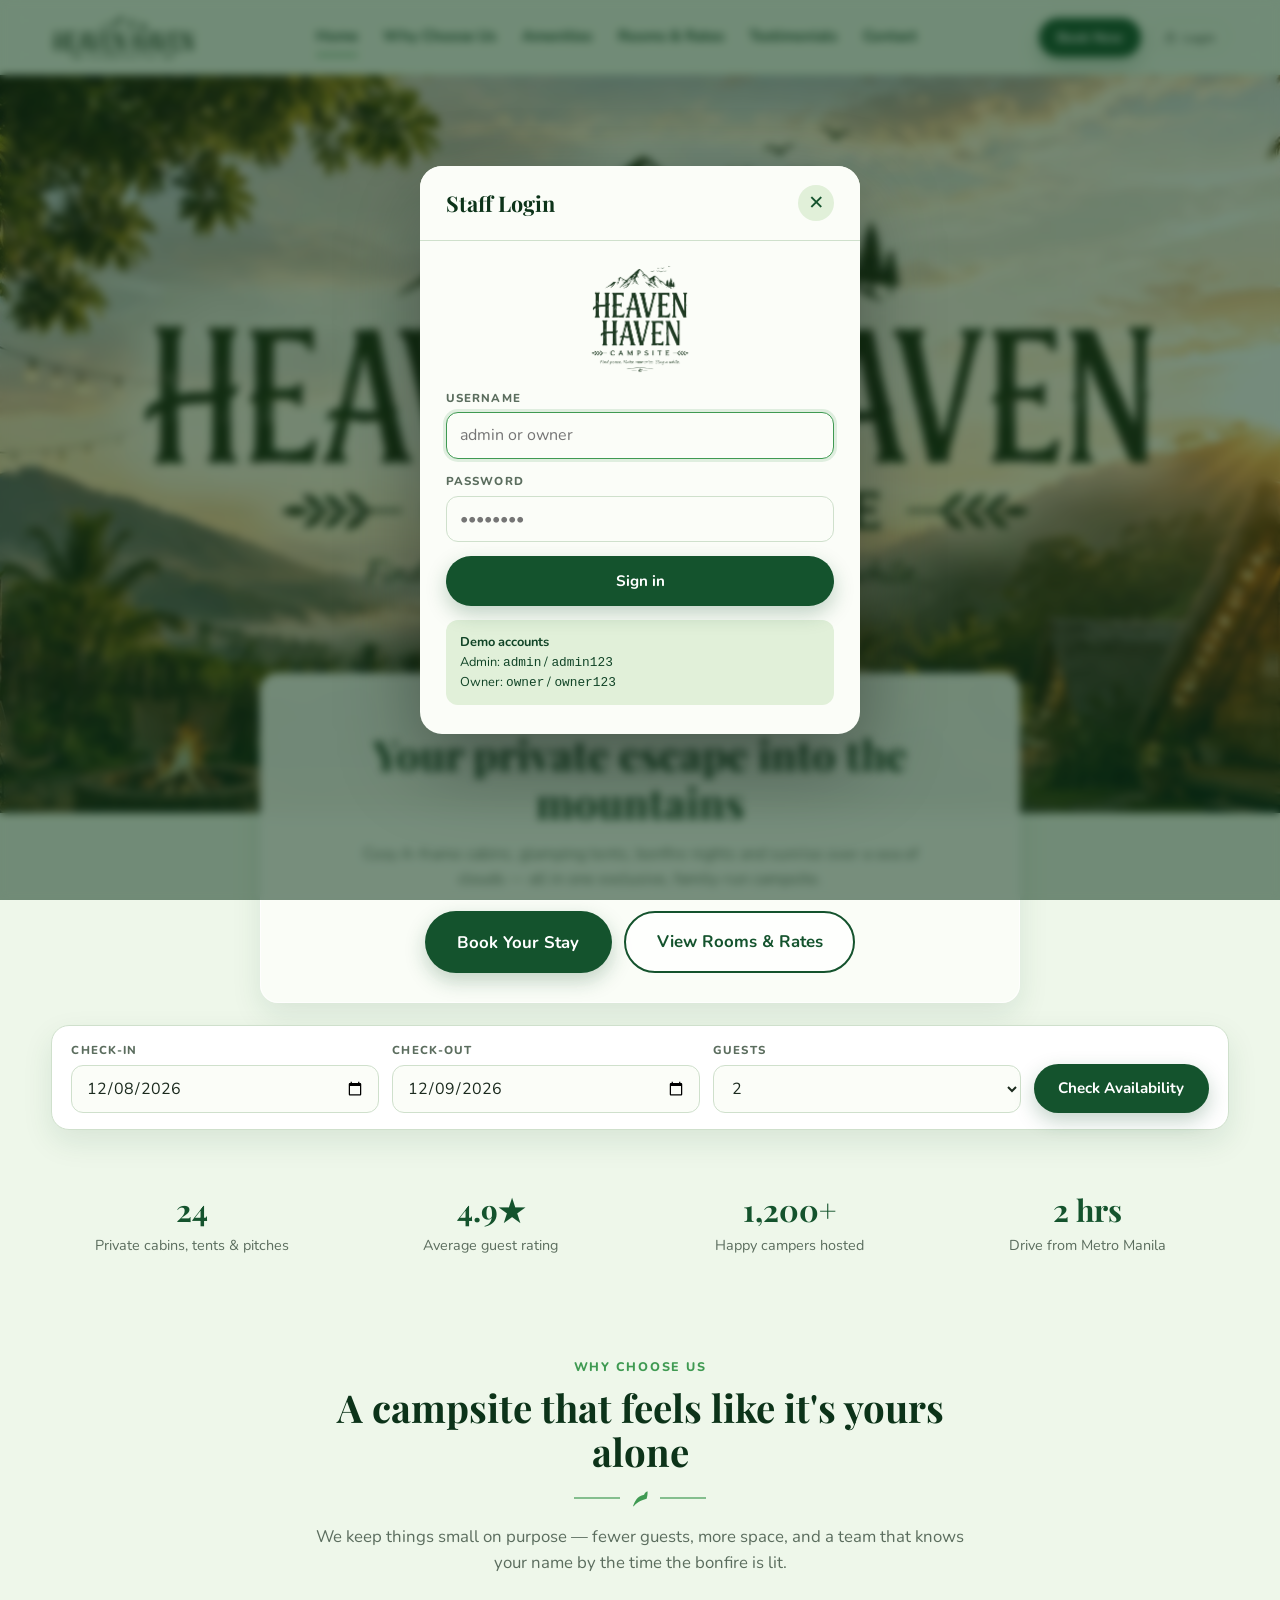
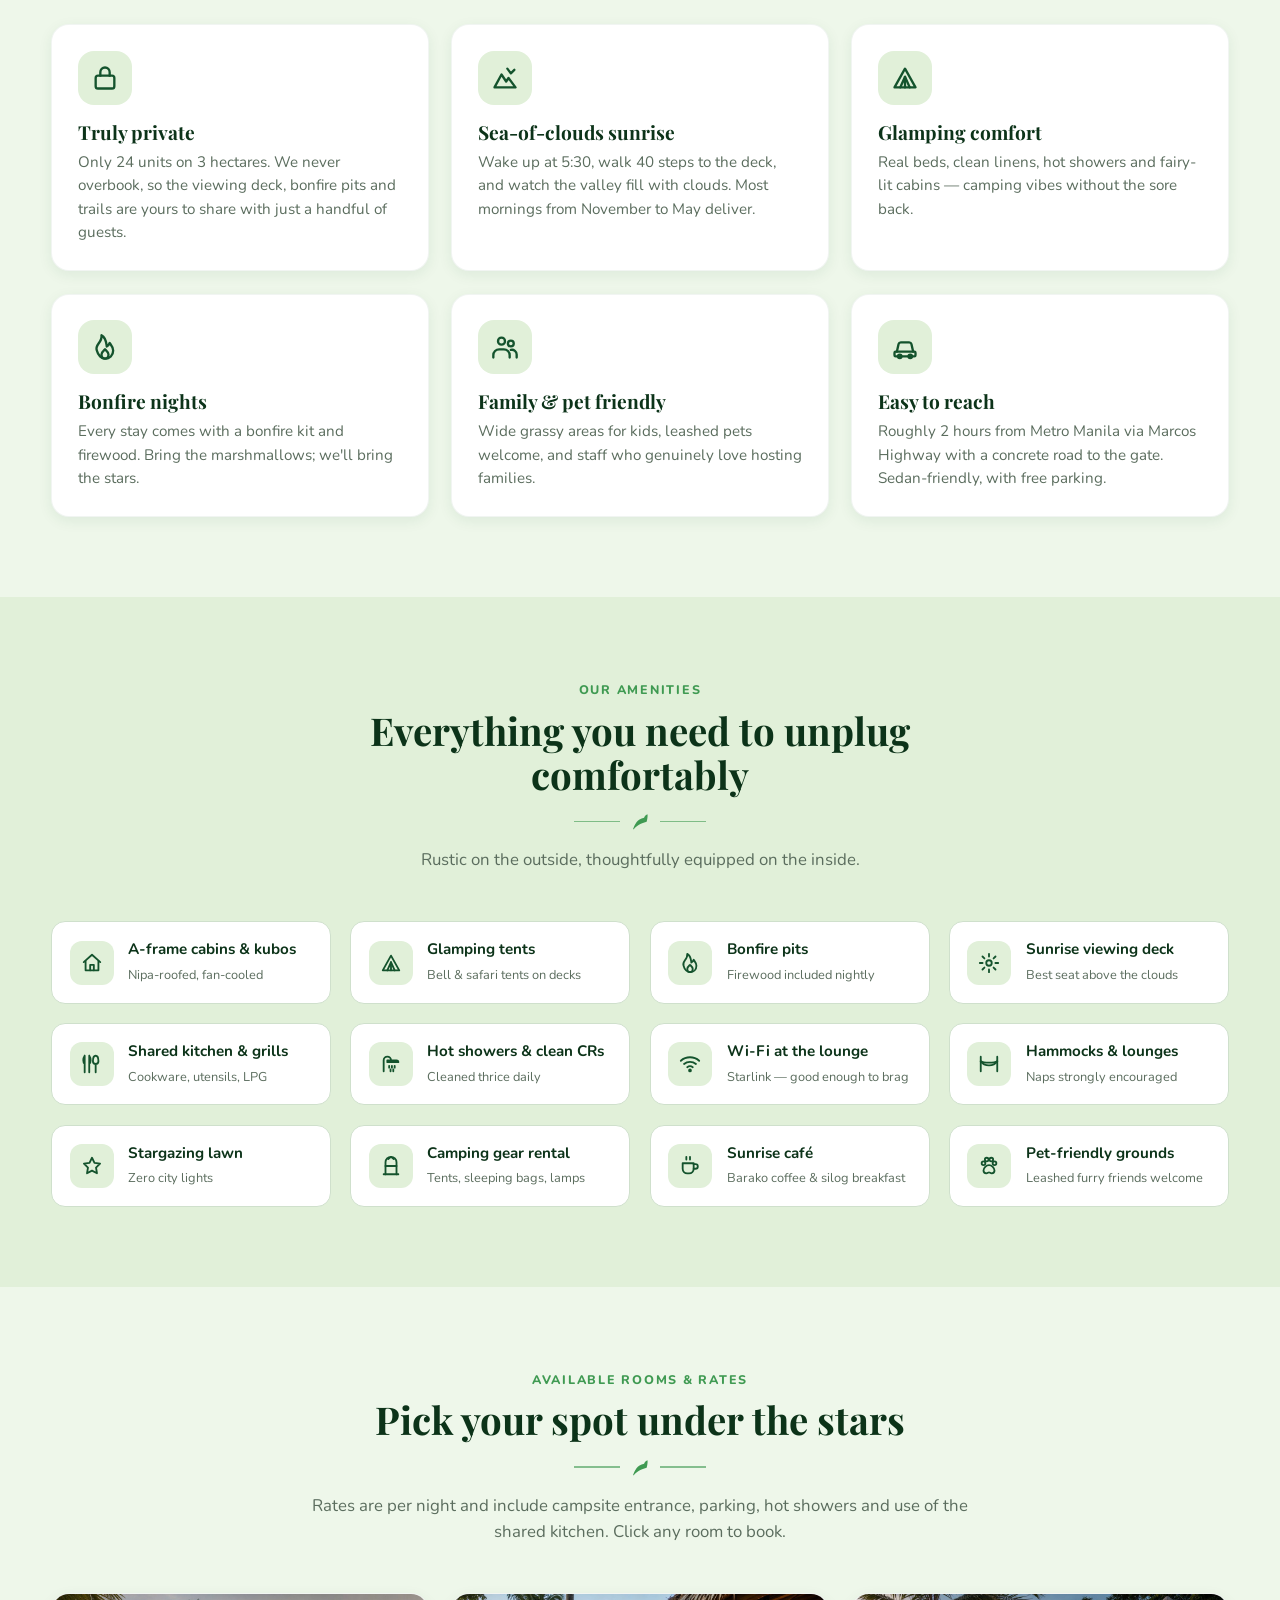
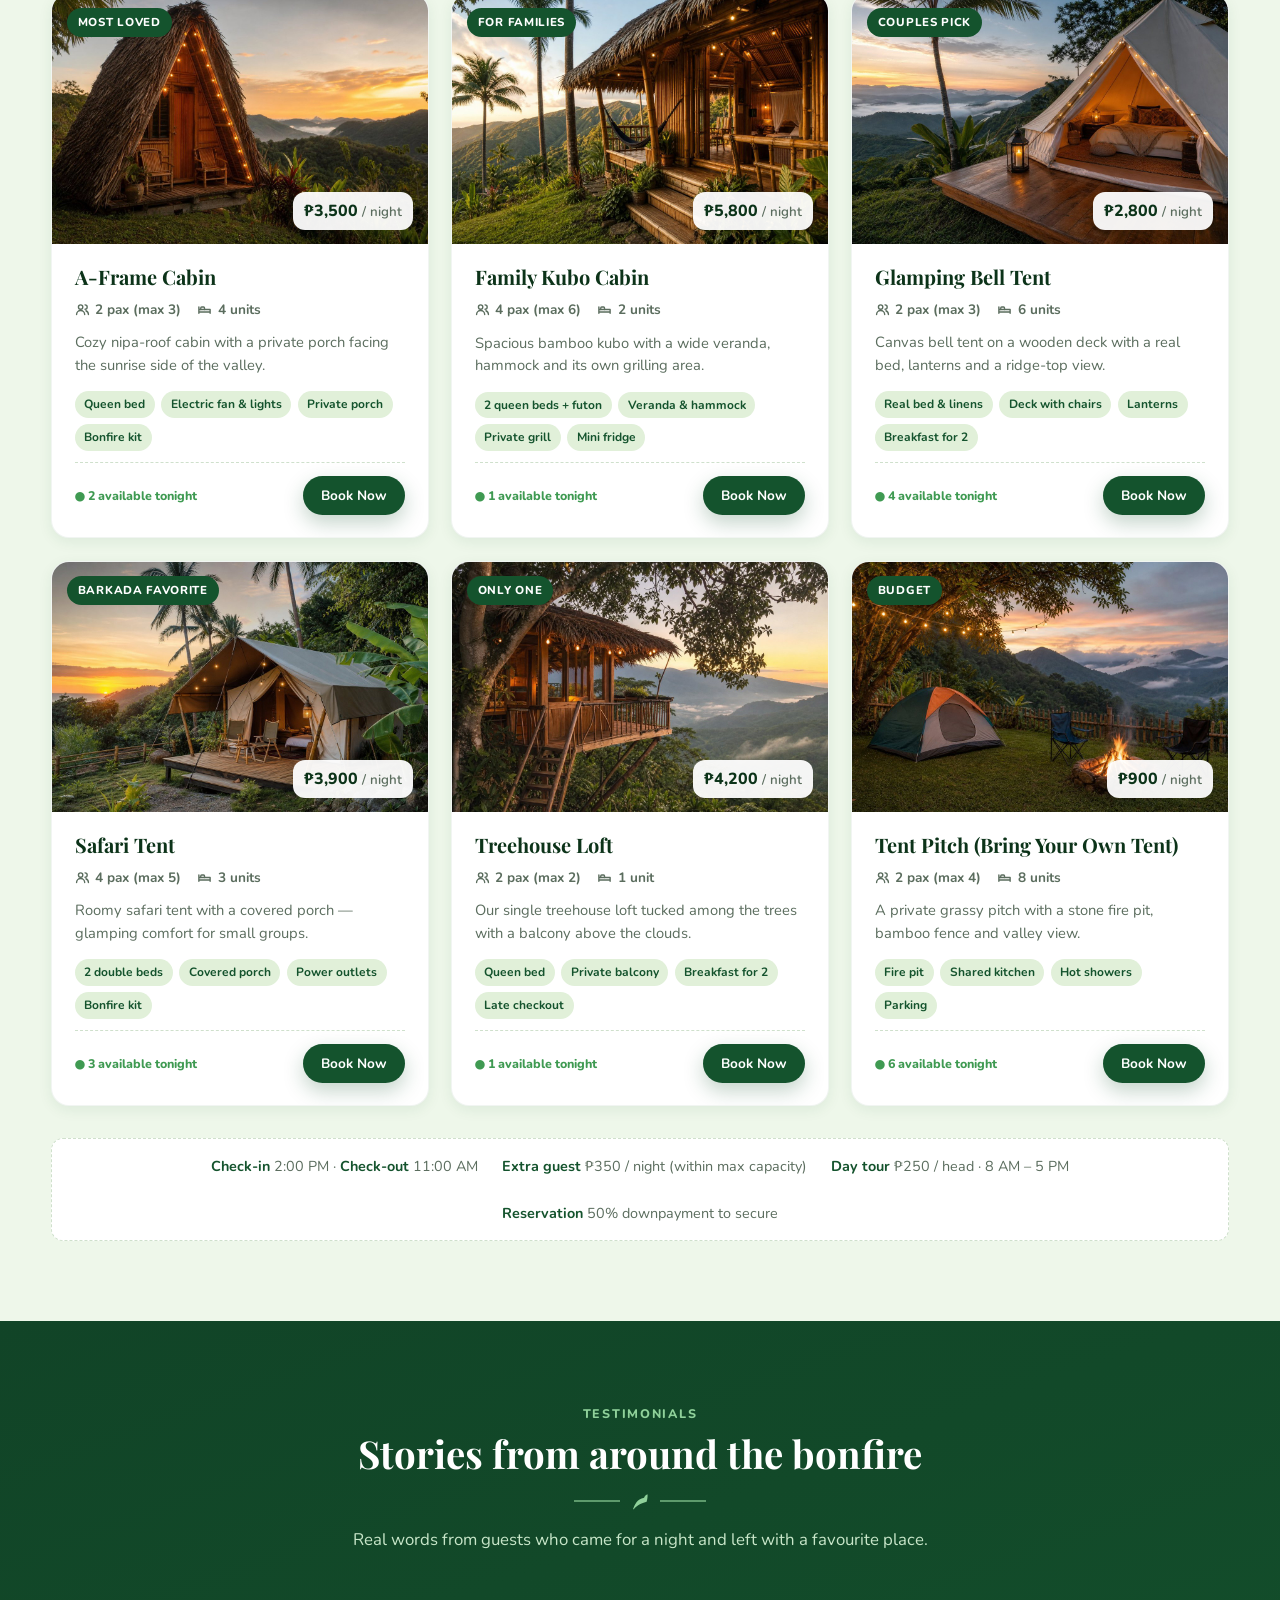
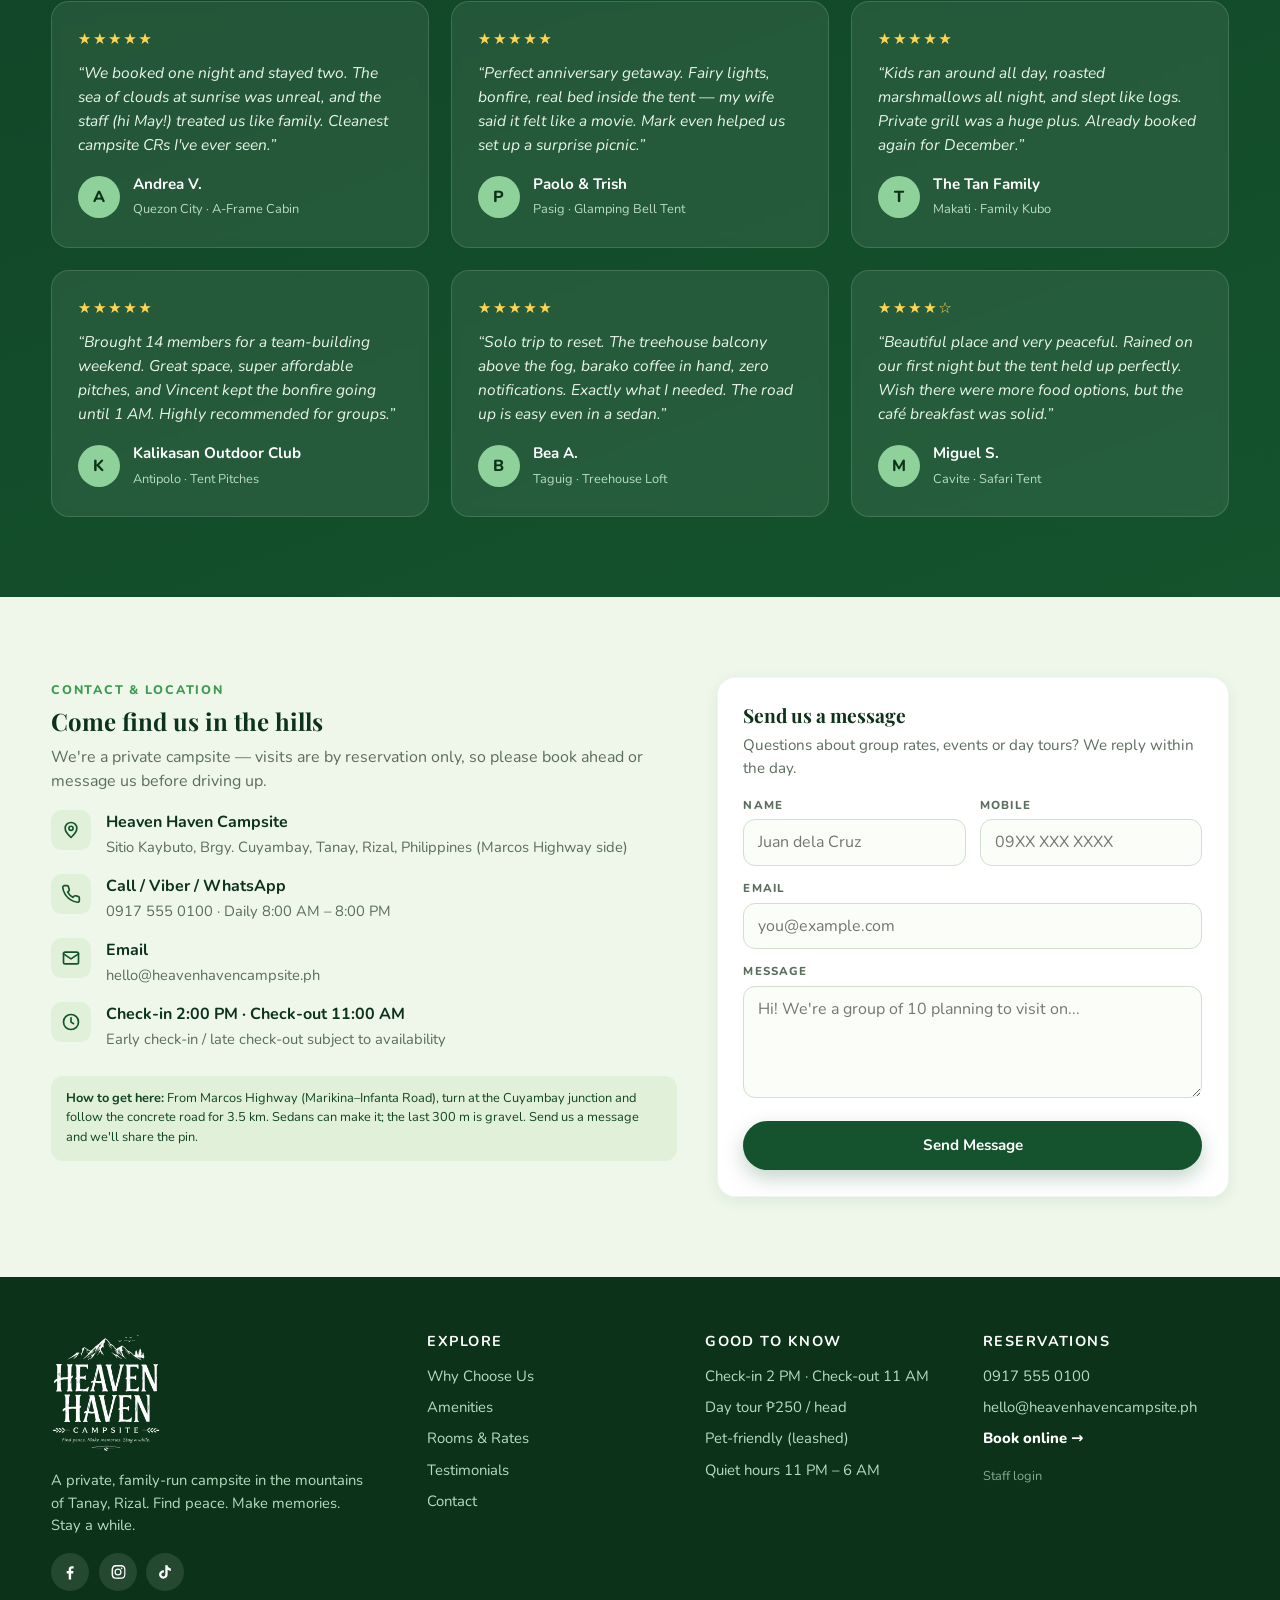
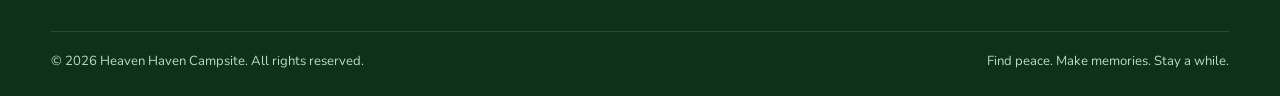
==== dashboard.html @ dc8ef185 "Heaven Haven Campsite website: public site, booking flow with GCash receipt upload, admin/owner dash" ====
<!DOCTYPE html>
<html lang="en">
<head>
  <meta charset="UTF-8">
  <meta name="viewport" content="width=device-width, initial-scale=1.0">
  <title>Dashboard — Heaven Haven Campsite</title>
  <meta name="robots" content="noindex">
  <link rel="icon" type="image/png" href="assets/favicon.png">
  <link rel="preconnect" href="https://fonts.googleapis.com">
  <link href="https://fonts.googleapis.com/css2?family=Playfair+Display:wght@600;700&family=Nunito:wght@400;600;700;800&display=swap" rel="stylesheet">
  <link rel="stylesheet" href="css/styles.css?v=20260923d">
  <link rel="stylesheet" href="css/dashboard.css?v=20260923d">
</head>
<body>
  <div class="dash">
    <aside class="side" id="side">
      <div class="side-brand"><a href="index.html"><img src="assets/logo-nav-white.png" alt="Heaven Haven Campsite"></a></div>
      <nav class="side-nav" id="sideNav"></nav>
      <div class="side-user">
        <div class="avatar" id="userAvatar">A</div>
        <div><b id="userName">Admin</b><small id="userRole">admin</small></div>
        <button id="logoutBtn" title="Log out" aria-label="Log out"><svg viewBox="0 0 24 24" fill="none" stroke="currentColor" stroke-width="2.2" stroke-linecap="round" stroke-linejoin="round"><path d="M10 4H6a2 2 0 0 0-2 2v12a2 2 0 0 0 2 2h4"/><path d="m15 8 5 4-5 4M20 12H9"/></svg></button>
      </div>
    </aside>

    <main class="main">
      <header class="topbar">
        <div style="display:flex;gap:.8rem;align-items:flex-start">
          <button class="icon-btn menu-btn" id="menuBtn" aria-label="Menu" style="width:40px;height:40px"><svg viewBox="0 0 24 24" fill="none" stroke="currentColor" stroke-width="2.4" stroke-linecap="round"><path d="M4 7h16M4 12h16M4 17h16"/></svg></button>
          <div><h1 id="pageTitle">Overview</h1><p id="pageSub"></p></div>
        </div>
        <div class="topbar-actions">
          <span class="role-badge" id="roleBadge">Admin</span>
          <a class="btn btn-soft btn-sm" href="index.html" target="_blank" rel="noopener">View website ↗</a>
          <button class="btn btn-ghost btn-sm" id="resetBtn" title="Restore the sample data">Reset demo data</button>
        </div>
      </header>
      <div id="view"></div>
    </main>
  </div>

  <!-- Walk-in booking modal -->
  <div class="modal" id="walkinModal" aria-hidden="true">
    <div class="modal-backdrop" data-close></div>
    <div class="modal-panel small" role="dialog" aria-modal="true" style="width:min(520px,100%)">
      <div class="modal-head"><h3>New walk-in booking</h3><button class="modal-close" data-close aria-label="Close">✕</button></div>
      <div class="modal-body">
        <form id="walkinForm" style="display:grid;gap:.8rem">
          <div class="field"><label>Accommodation</label><select id="wType"></select></div>
          <div class="form-grid">
            <div class="field"><label>Check-in</label><input type="date" id="wIn" required></div>
            <div class="field"><label>Check-out</label><input type="date" id="wOut" required></div>
            <div class="field"><label>Adults</label><input type="number" id="wAdults" min="1" value="2" required></div>
            <div class="field"><label>Children</label><input type="number" id="wKids" min="0" value="0"></div>
            <div class="field"><label>Guest name</label><input id="wName" required placeholder="Juan dela Cruz"></div>
            <div class="field"><label>Mobile</label><input id="wPhone" required placeholder="09XX XXX XXXX"></div>
          </div>
          <p class="hint" id="wAvail" style="margin:0"></p>
          <button class="btn btn-primary btn-block" type="submit">Save booking</button>
        </form>
      </div>
    </div>
  </div>

  <!-- Receipt review modal -->
  <div class="modal" id="receiptModal" aria-hidden="true">
    <div class="modal-backdrop" data-close></div>
    <div class="modal-panel small" role="dialog" aria-modal="true" style="width:min(560px,100%)">
      <div class="modal-head"><h3>Payment receipt</h3><button class="modal-close" data-close aria-label="Close">✕</button></div>
      <div class="modal-body" id="receiptBody"></div>
    </div>
  </div>

  <!-- Admin: stock request modal -->
  <div class="modal" id="stockRequestModal" aria-hidden="true">
    <div class="modal-backdrop" data-close></div>
    <div class="modal-panel small" role="dialog" aria-modal="true" style="width:min(520px,100%)">
      <div class="modal-head"><h3>Stock request to owner</h3><button class="modal-close" data-close aria-label="Close">✕</button></div>
      <div class="modal-body">
        <form id="stockRequestForm" class="form-grid">
          <div class="field" style="grid-column:1/-1"><label>Item</label><select id="srItem"></select></div>
          <div class="field"><label>Request type</label><select id="srType"><option value="add">Restock (add stock)</option><option value="deduct">Log usage (deduct)</option></select></div>
          <div class="field"><label>Quantity</label><input id="srQty" type="number" min="1" value="1" required></div>
          <div class="field" style="grid-column:1/-1"><label>Reason <span class="muted">(required — shown to the owner)</span></label><textarea id="srReason" rows="3" required placeholder="e.g. Used for last night's bonfire (3 groups)"></textarea></div>
          <p class="muted" id="srHint" style="grid-column:1/-1;margin:0;font-size:.85rem"></p>
          <div style="grid-column:1/-1;display:flex;justify-content:flex-end;gap:.6rem;margin-top:.4rem"><button type="button" class="btn btn-soft" data-close>Cancel</button><button type="submit" class="btn btn-primary" id="srSubmit">Send request</button></div>
        </form>
      </div>
    </div>
  </div>

  <!-- Itemised admin deductions for one item -->
  <div class="modal" id="stockLogModal" aria-hidden="true">
    <div class="modal-backdrop" data-close></div>
    <div class="modal-panel small" role="dialog" aria-modal="true" style="width:min(600px,100%)">
      <div class="modal-head"><h3 id="stockLogTitle">Admin deductions</h3><button class="modal-close" data-close aria-label="Close">✕</button></div>
      <div class="modal-body" id="stockLogBody"></div>
    </div>
  </div>

  <div class="toast" id="toast"></div>
  <script src="js/store.js?v=20260923d"></script>
  <script src="js/dashboard.js?v=20260923d"></script>
</body>
</html>
---- css/styles.css ----
/* ==========================================================================
   Heaven Haven Campsite — shared styles
   Palette: light greens with royal-green accents
   ========================================================================== */
:root {
  --royal: #14532d;
  --royal-700: #1b6b3a;
  --royal-800: #114427;
  --royal-900: #0c3319;
  --leaf: #3f9a52;
  --leaf-light: #8fd19a;
  --light: #eef7ea;
  --light-2: #e1f0d9;
  --light-3: #cfe6c4;
  --mint: #c8e6c9;
  --cream: #fbfdf8;
  --ink: #1b2a1e;
  --muted: #5b6d5e;
  --line: #cfe0cc;
  --amber: #d99a06;
  --amber-bg: #fff4d6;
  --rose: #c0392b;
  --rose-bg: #fde3e0;
  --sky: #2b6cb0;
  --sky-bg: #dbeafe;
  --radius: 18px;
  --radius-sm: 12px;
  --shadow: 0 12px 30px rgba(20, 83, 45, 0.10);
  --shadow-sm: 0 4px 14px rgba(20, 83, 45, 0.08);
  --font-head: 'Playfair Display', Georgia, 'Times New Roman', serif;
  --font-body: 'Nunito', system-ui, -apple-system, 'Segoe UI', Roboto, sans-serif;
}
* { box-sizing: border-box; }
html { scroll-behavior: smooth; }
body {
  margin: 0; font-family: var(--font-body); color: var(--ink); background: var(--light);
  line-height: 1.55; -webkit-font-smoothing: antialiased;
}
img { max-width: 100%; display: block; }
a { color: var(--royal); text-decoration: none; }
h1, h2, h3, h4 { font-family: var(--font-head); color: var(--royal-900); margin: 0 0 .4em; line-height: 1.15; font-weight: 700; }
p { margin: 0 0 1em; }
button { font-family: inherit; cursor: pointer; }
input, select, textarea { font-family: inherit; font-size: 1rem; }
.container { width: min(1180px, 92%); margin: 0 auto; }
.sr-only { position: absolute; width: 1px; height: 1px; overflow: hidden; clip: rect(0 0 0 0); }

/* Buttons ------------------------------------------------------------------ */
.btn {
  display: inline-flex; align-items: center; justify-content: center; gap: .5rem;
  padding: .8rem 1.4rem; border-radius: 999px; border: 2px solid transparent;
  font-weight: 700; font-size: .95rem; transition: .2s ease; white-space: nowrap;
}
.btn-primary { background: var(--royal); color: #fff; box-shadow: 0 8px 20px rgba(20, 83, 45, .25); }
.btn-primary:hover { background: var(--royal-700); transform: translateY(-1px); }
.btn-ghost { background: rgba(255,255,255,.7); color: var(--royal); border-color: var(--royal); }
.btn-ghost:hover { background: #fff; }
.btn-soft { background: var(--light-2); color: var(--royal); }
.btn-soft:hover { background: var(--light-3); }
.btn-danger { background: var(--rose-bg); color: var(--rose); }
.btn-sm { padding: .5rem 1rem; font-size: .85rem; }
.btn-lg { padding: 1rem 1.9rem; font-size: 1.05rem; }
.btn-block { width: 100%; }
.btn[disabled] { opacity: .5; cursor: not-allowed; transform: none !important; }

/* Navigation --------------------------------------------------------------- */
.nav {
  position: sticky; top: 0; z-index: 50; backdrop-filter: blur(12px);
  background: rgba(238, 247, 234, .88); border-bottom: 1px solid rgba(20,83,45,.08);
}
.nav-inner { display: flex; align-items: center; justify-content: space-between; gap: 1rem; height: 74px; }
.brand img { height: 46px; width: auto; }
.nav-links { display: flex; gap: 1.6rem; align-items: center; }
.nav-links a { font-weight: 700; color: var(--royal-800); font-size: .95rem; position: relative; padding: .3rem 0; }
.nav-links a::after { content: ''; position: absolute; left: 0; bottom: -2px; width: 0; height: 2px; background: var(--leaf); transition: .25s; border-radius: 2px; }
.nav-links a:hover::after, .nav-links a.active::after { width: 100%; }
.nav-actions { display: flex; align-items: center; gap: .6rem; }
.btn-login {
  display: inline-flex; align-items: center; gap: .35rem; padding: .4rem .8rem; border-radius: 999px;
  border: 1.5px solid var(--line); background: transparent; color: var(--muted); font-size: .78rem; font-weight: 700;
  transition: .2s;
}
.btn-login:hover { border-color: var(--royal); color: var(--royal); background: #fff; }
.btn-login svg { width: 13px; height: 13px; }
.hamburger { display: none; background: none; border: 0; font-size: 1.6rem; color: var(--royal); }

/* Hero --------------------------------------------------------------------- */
.hero { position: relative; height: 82vh; min-height: 480px; max-height: 920px; overflow: hidden; background: var(--light-2); }
.hero-img { position: absolute; inset: 0; width: 100%; height: 100%; object-fit: cover; object-position: center 40%; }
.hero-overlay { position: absolute; inset: 0; background: linear-gradient(to top, rgba(12,51,25,.45) 0%, rgba(12,51,25,.1) 25%, transparent 45%); }
.hero-content { position: relative; z-index: 3; margin-top: -140px; display: flex; justify-content: center; }
.hero-card {
  background: rgba(251, 253, 248, .94); backdrop-filter: blur(10px); border-radius: var(--radius); padding: 1.6rem 2rem 1.8rem;
  max-width: 760px; text-align: center; box-shadow: var(--shadow); border: 1px solid rgba(255,255,255,.8);
}
.eyebrow { display: inline-block; font-size: .78rem; letter-spacing: .14em; text-transform: uppercase; font-weight: 800; color: var(--leaf); margin-bottom: .5rem; }
.hero-card h1 { font-size: clamp(1.7rem, 3.4vw, 2.6rem); }
.hero-card p { color: var(--muted); max-width: 560px; margin: 0 auto 1.2rem; }
.hero-cta { display: flex; gap: .8rem; justify-content: center; flex-wrap: wrap; }

/* Availability bar --------------------------------------------------------- */
.avail-bar { position: relative; z-index: 3; margin-top: 1.4rem; }
.avail-inner {
  background: #fff; border-radius: var(--radius); box-shadow: var(--shadow); padding: 1rem 1.2rem;
  display: grid; grid-template-columns: 1fr 1fr 1fr auto; gap: .8rem; align-items: end; border: 1px solid var(--line);
}
.field label { display: block; font-size: .72rem; text-transform: uppercase; letter-spacing: .1em; font-weight: 800; color: var(--muted); margin-bottom: .3rem; }
.field { min-width: 0; }
.field input, .field select, .field textarea {
  width: 100%; min-width: 0; padding: .7rem .85rem; border: 1.5px solid var(--line); border-radius: var(--radius-sm); background: var(--cream); color: var(--ink);
  outline: none; transition: .2s;
}
.field input:focus, .field select:focus, .field textarea:focus { border-color: var(--leaf); box-shadow: 0 0 0 3px rgba(63,154,82,.15); }

/* Stats strip -------------------------------------------------------------- */
.stats { display: grid; grid-template-columns: repeat(4, 1fr); gap: 1rem; margin: 2.5rem auto 0; }
.stat { text-align: center; padding: 1rem; }
.stat b { display: block; font-family: var(--font-head); font-size: 1.9rem; color: var(--royal); }
.stat span { color: var(--muted); font-size: .9rem; }

/* Sections ----------------------------------------------------------------- */
section.block { padding: 5rem 0; }
section.block.alt { background: var(--light-2); }
section.block.deep { background: linear-gradient(160deg, var(--royal-800), var(--royal)); color: #e8f5e9; }
section.block.deep h2, section.block.deep h3 { color: #fff; }
.section-head { text-align: center; max-width: 680px; margin: 0 auto 3rem; }
.section-head h2 { font-size: clamp(1.8rem, 3vw, 2.5rem); }
.section-head p { color: var(--muted); font-size: 1.05rem; }
.deep .section-head p { color: #c8e6c9; }
.leaf-divider { display: flex; align-items: center; justify-content: center; gap: .6rem; margin: .4rem auto 1rem; color: var(--leaf); }
.leaf-divider::before, .leaf-divider::after { content: ''; width: 46px; height: 1.5px; background: currentColor; opacity: .6; }
.leaf-divider svg { width: 20px; height: 20px; }

/* Cards / grids */
.grid-3 { display: grid; grid-template-columns: repeat(3, 1fr); gap: 1.4rem; }
.grid-4 { display: grid; grid-template-columns: repeat(4, 1fr); gap: 1.2rem; }
.card { background: #fff; border-radius: var(--radius); padding: 1.6rem; box-shadow: var(--shadow-sm); border: 1px solid rgba(20,83,45,.06); transition: .25s; }
.card:hover { transform: translateY(-4px); box-shadow: var(--shadow); }
.icon-badge { width: 54px; height: 54px; border-radius: 16px; background: var(--light-2); display: grid; place-items: center; color: var(--royal); margin-bottom: 1rem; }
.icon-badge svg { width: 28px; height: 28px; }
.card h3 { font-size: 1.2rem; }
.card p { color: var(--muted); margin: 0; font-size: .95rem; }

/* Amenities */
.amenity { display: flex; align-items: center; gap: .9rem; background: #fff; padding: 1rem 1.1rem; border-radius: 14px; border: 1px solid var(--line); }
.amenity .icon-badge { width: 44px; height: 44px; margin: 0; border-radius: 12px; flex-shrink: 0; }
.amenity .icon-badge svg { width: 22px; height: 22px; }
.amenity b { display: block; font-size: .95rem; color: var(--royal-900); }
.amenity span { font-size: .8rem; color: var(--muted); }

/* Rooms */
.room-card { background: #fff; border-radius: var(--radius); overflow: hidden; box-shadow: var(--shadow-sm); border: 1px solid rgba(20,83,45,.06); display: flex; flex-direction: column; transition: .25s; cursor: pointer; }
.room-card:hover { transform: translateY(-5px); box-shadow: var(--shadow); }
.room-media { position: relative; aspect-ratio: 3/2; overflow: hidden; }
.room-media img { width: 100%; height: 100%; object-fit: cover; transition: .6s; }
.room-card:hover .room-media img { transform: scale(1.05); }
.room-badge { position: absolute; top: .9rem; left: .9rem; background: var(--royal); color: #fff; font-size: .72rem; font-weight: 800; letter-spacing: .06em; text-transform: uppercase; padding: .35rem .7rem; border-radius: 999px; }
.room-rate { position: absolute; bottom: .9rem; right: .9rem; background: rgba(255,255,255,.94); color: var(--royal-900); border-radius: 12px; padding: .4rem .7rem; font-weight: 800; box-shadow: var(--shadow-sm); }
.room-rate small { font-weight: 600; color: var(--muted); }
.room-body { padding: 1.3rem 1.4rem 1.4rem; display: flex; flex-direction: column; gap: .7rem; flex: 1; }
.room-body h3 { font-size: 1.25rem; margin: 0; }
.room-meta { display: flex; gap: 1rem; flex-wrap: wrap; font-size: .85rem; color: var(--muted); font-weight: 700; }
.room-meta span { display: inline-flex; align-items: center; gap: .35rem; }
.room-meta svg { width: 15px; height: 15px; }
.room-body p { color: var(--muted); font-size: .92rem; margin: 0; }
.incl { display: flex; flex-wrap: wrap; gap: .4rem; margin-top: .2rem; }
.incl span { font-size: .75rem; background: var(--light-2); color: var(--royal); padding: .25rem .6rem; border-radius: 999px; font-weight: 700; }
.room-foot { margin-top: auto; display: flex; align-items: center; justify-content: space-between; padding-top: .8rem; border-top: 1px dashed var(--line); }
.avail-pill { font-size: .78rem; font-weight: 800; color: var(--leaf); }
.avail-pill.none { color: var(--rose); }
.rates-note { margin: 2rem auto 0; background: #fff; border: 1px dashed var(--line); border-radius: var(--radius-sm); padding: 1rem 1.3rem; color: var(--muted); font-size: .9rem; display: flex; gap: 1.5rem; flex-wrap: wrap; justify-content: center; }
.rates-note b { color: var(--royal); }

/* Testimonials */
.testi { background: rgba(255,255,255,.08); border: 1px solid rgba(255,255,255,.14); border-radius: var(--radius); padding: 1.6rem; backdrop-filter: blur(4px); }
.stars { color: #ffd54f; letter-spacing: .1em; font-size: .95rem; margin-bottom: .6rem; }
.testi p { color: #eaf5ea; font-size: .97rem; font-style: italic; }
.testi-who { display: flex; align-items: center; gap: .8rem; margin-top: 1rem; }
.avatar { width: 42px; height: 42px; border-radius: 50%; display: grid; place-items: center; font-weight: 800; color: var(--royal-900); background: var(--leaf-light); flex-shrink: 0; }
.testi-who b { display: block; color: #fff; font-size: .95rem; }
.testi-who span { font-size: .8rem; color: #b9dcc0; }

/* Contact */
.contact-grid { display: grid; grid-template-columns: 1.1fr .9fr; gap: 2.5rem; align-items: start; }
.info-list { list-style: none; padding: 0; margin: 0 0 1.5rem; display: grid; gap: .9rem; }
.info-list li { display: flex; gap: .9rem; align-items: flex-start; }
.info-list .icon-badge { width: 40px; height: 40px; margin: 0; border-radius: 11px; flex-shrink: 0; }
.info-list .icon-badge svg { width: 20px; height: 20px; }
.info-list b { display: block; color: var(--royal-900); }
.info-list span { color: var(--muted); font-size: .92rem; }
.form-grid { display: grid; grid-template-columns: 1fr 1fr; gap: .9rem; }
.form-grid .full { grid-column: 1 / -1; }

/* Footer */
footer { background: var(--royal-900); color: #b9dcc0; padding: 3.5rem 0 1.5rem; }
.foot-grid { display: grid; grid-template-columns: 1.4fr 1fr 1fr 1fr; gap: 2rem; align-items: start; }
.foot-grid img { height: 120px; width: auto; margin-bottom: 1rem; }
.foot-grid h4 { color: #fff; font-family: var(--font-body); font-size: .9rem; letter-spacing: .1em; text-transform: uppercase; margin-bottom: 1rem; }
.foot-grid a { color: #b9dcc0; display: block; margin-bottom: .5rem; font-size: .93rem; }
.foot-grid a:hover { color: #fff; }
.socials { display: flex; gap: .6rem; margin-top: 1rem; }
.socials a { width: 38px; height: 38px; border-radius: 50%; background: rgba(255,255,255,.1); display: grid; place-items: center; margin: 0; }
.socials svg { width: 18px; height: 18px; fill: #fff; }
.copy { border-top: 1px solid rgba(255,255,255,.12); margin-top: 2.5rem; padding-top: 1.2rem; display: flex; justify-content: space-between; font-size: .82rem; flex-wrap: wrap; gap: .5rem; }

/* Modal -------------------------------------------------------------------- */
.modal { position: fixed; inset: 0; z-index: 100; display: none; align-items: center; justify-content: center; padding: 1rem; }
.modal.open { display: flex; }
.modal-backdrop { position: absolute; inset: 0; background: rgba(12,51,25,.55); backdrop-filter: blur(4px); }
.modal-panel {
  position: relative; background: var(--cream); border-radius: 22px; width: min(1040px, 100%); max-height: 92vh; overflow: auto;
  box-shadow: 0 30px 80px rgba(0,0,0,.35); animation: pop .25s ease;
}
.modal-panel.small { width: min(440px, 100%); }
@keyframes pop { from { transform: translateY(14px) scale(.98); opacity: 0; } to { transform: none; opacity: 1; } }
.modal-head { display: flex; justify-content: space-between; align-items: center; padding: 1.2rem 1.6rem; border-bottom: 1px solid var(--line); position: sticky; top: 0; background: var(--cream); z-index: 2; }
.modal-head h3 { margin: 0; font-size: 1.35rem; }
.modal-close { background: var(--light-2); border: 0; width: 36px; height: 36px; border-radius: 50%; font-size: 1.2rem; color: var(--royal); }
.modal-body { padding: 1.4rem 1.6rem 1.8rem; }
.booking-layout { display: grid; grid-template-columns: 1.5fr 1fr; gap: 1.6rem; }
.step { margin-bottom: 1.6rem; }
.step-title { display: flex; align-items: center; gap: .7rem; margin-bottom: .8rem; }
.step-num { width: 28px; height: 28px; border-radius: 50%; background: var(--royal); color: #fff; font-weight: 800; font-size: .85rem; display: grid; place-items: center; }
.step-title h4 { margin: 0; font-family: var(--font-body); font-size: 1rem; color: var(--royal-900); }
.room-pick { display: grid; gap: .6rem; }
.pick {
  display: grid; grid-template-columns: 64px 1fr auto; gap: .8rem; align-items: center; padding: .6rem; border-radius: 14px; border: 2px solid var(--line);
  background: #fff; cursor: pointer; transition: .2s;
}
.pick:hover { border-color: var(--leaf-light); }
.pick.selected { border-color: var(--royal); background: var(--light-2); }
.pick.unavail { opacity: .5; cursor: not-allowed; }
.pick img { width: 64px; height: 48px; object-fit: cover; border-radius: 8px; }
.pick b { display: block; font-size: .95rem; color: var(--royal-900); }
.pick small { color: var(--muted); }
.pick .price { font-weight: 800; color: var(--royal); text-align: right; }
.pick .price small { display: block; font-weight: 600; }

/* Calendar */
.cal-wrap { background: #fff; border: 1.5px solid var(--line); border-radius: 16px; padding: 1rem; }
.cal-nav { display: flex; justify-content: space-between; align-items: center; margin-bottom: .6rem; }
.cal-nav button { background: var(--light-2); border: 0; width: 34px; height: 34px; border-radius: 50%; color: var(--royal); font-size: 1rem; }
.cal-months { display: grid; grid-template-columns: 1fr 1fr; gap: 1.2rem; }
.cal-month h5 { margin: 0 0 .5rem; text-align: center; font-family: var(--font-body); color: var(--royal-900); font-size: .95rem; }
.cal-grid { display: grid; grid-template-columns: repeat(7, 1fr); gap: 2px; }
.cal-grid .dow { text-align: center; font-size: .7rem; font-weight: 800; color: var(--muted); padding: .3rem 0; }
.day { aspect-ratio: 1; display: grid; place-items: center; border-radius: 10px; font-size: .85rem; font-weight: 700; color: var(--ink); cursor: pointer; position: relative; border: 0; background: transparent; }
.day:hover:not(.off):not(.blank) { background: var(--light-2); }
.day.blank { cursor: default; }
.day.off { color: #b8c4b9; cursor: not-allowed; text-decoration: line-through; }
.day.booked { color: #c9a0a0; cursor: not-allowed; background: repeating-linear-gradient(45deg, #fff, #fff 3px, #fdecea 3px, #fdecea 6px); }
.day.today { outline: 2px dashed var(--leaf-light); outline-offset: -2px; }
.day.in-range { background: var(--light-2); border-radius: 0; }
.day.start, .day.end { background: var(--royal); color: #fff; }
.day.start { border-radius: 10px 0 0 10px; }
.day.end { border-radius: 0 10px 10px 0; }
.day.start.end { border-radius: 10px; }
.cal-legend { display: flex; gap: 1rem; font-size: .75rem; color: var(--muted); margin-top: .6rem; flex-wrap: wrap; }
.cal-legend i { display: inline-block; width: 12px; height: 12px; border-radius: 3px; vertical-align: -2px; margin-right: .3rem; }
.date-fields { display: grid; grid-template-columns: 1fr 1fr; gap: .8rem; margin-bottom: .8rem; }
.date-fields .field div { padding: .7rem .85rem; border: 1.5px solid var(--line); border-radius: var(--radius-sm); background: var(--cream); font-weight: 700; color: var(--royal-900); min-height: 44px; }

/* Steppers */
.pax { display: grid; grid-template-columns: 1fr 1fr; gap: .8rem; }
.stepper { display: flex; align-items: center; justify-content: space-between; background: #fff; border: 1.5px solid var(--line); border-radius: 14px; padding: .6rem .8rem; }
.stepper b { display: block; font-size: .95rem; color: var(--royal-900); }
.stepper small { color: var(--muted); }
.stepper-ctl { display: flex; align-items: center; gap: .6rem; }
.stepper-ctl button { width: 32px; height: 32px; border-radius: 50%; border: 0; background: var(--light-2); color: var(--royal); font-size: 1.1rem; font-weight: 800; }
.stepper-ctl button:disabled { opacity: .35; cursor: not-allowed; }
.stepper-ctl output { min-width: 22px; text-align: center; font-weight: 800; }
.hint { font-size: .8rem; color: var(--muted); margin-top: .5rem; }

/* Summary */
.summary { position: sticky; top: 0; background: #fff; border: 1.5px solid var(--line); border-radius: 18px; padding: 1.2rem; }
.summary img { width: 100%; aspect-ratio: 16/9; object-fit: cover; border-radius: 12px; margin-bottom: .9rem; }
.summary h4 { margin: 0 0 .2rem; font-size: 1.15rem; }
.summary .sub { color: var(--muted); font-size: .85rem; margin-bottom: .9rem; }
.sum-row { display: flex; justify-content: space-between; font-size: .92rem; padding: .35rem 0; color: var(--ink); }
.sum-row.total { border-top: 1.5px solid var(--line); margin-top: .5rem; padding-top: .7rem; font-weight: 800; font-size: 1.05rem; color: var(--royal-900); }
.sum-row .muted { color: var(--muted); }
.note-box { background: var(--light-2); border-radius: 12px; padding: .8rem .9rem; font-size: .8rem; color: var(--royal-800); margin: .9rem 0; }
.confirm { text-align: center; padding: 2rem 1rem; }
.confirm .check { width: 84px; height: 84px; border-radius: 50%; background: var(--light-2); display: grid; place-items: center; margin: 0 auto 1rem; color: var(--royal); }
.confirm .check svg { width: 44px; height: 44px; }
.confirm .ref { font-family: var(--font-head); font-size: 1.6rem; color: var(--royal); letter-spacing: .05em; }
.confirm-details { text-align: left; max-width: 460px; margin: 1.2rem auto; background: #fff; border-radius: 14px; border: 1.5px solid var(--line); padding: 1rem 1.2rem; }

/* Payment section (booking confirmation) ---------------------------------- */
.pay-section { text-align: left; max-width: 860px; margin: 1.4rem auto 1.2rem; background: #fff; border: 1.5px solid var(--line); border-radius: 20px; overflow: hidden; box-shadow: var(--shadow-sm); }
.pay-head { display: flex; justify-content: space-between; align-items: center; gap: 1rem; padding: 1rem 1.4rem; background: var(--light-2); border-bottom: 1px solid var(--line); flex-wrap: wrap; }
.pay-head > div:first-child { flex: 1 1 360px; min-width: 0; }
.pay-due { flex: 0 0 auto; margin-left: auto; }
.pay-head h4 { margin: 0; font-size: 1.15rem; }
.pay-head p { margin: 0; color: var(--muted); font-size: .85rem; }
.pay-due { text-align: right; }
.pay-due small { display: block; font-size: .72rem; text-transform: uppercase; letter-spacing: .1em; font-weight: 800; color: var(--muted); }
.pay-due b { font-family: var(--font-head); font-size: 1.7rem; color: var(--royal); line-height: 1.1; }
.pay-body { display: grid; grid-template-columns: 300px minmax(0, 1fr); gap: 1.4rem; padding: 1.4rem; }
.pay-body > * { min-width: 0; }
/* GCash QR card */
.gcash-card { background: #007dfe; border-radius: 18px; padding: 1rem; color: #fff; text-align: center; box-shadow: 0 12px 28px rgba(0,125,254,.28); }
.gcash-brand { display: flex; align-items: center; justify-content: center; gap: .5rem; font-weight: 800; font-size: 1.35rem; letter-spacing: -.01em; margin-bottom: .7rem; }
.gcash-brand i { width: 30px; height: 30px; border-radius: 50%; background: #fff; display: inline-grid; place-items: center; }
.gcash-brand i svg { width: 18px; height: 18px; }
.gcash-qr { background: #fff; border-radius: 14px; padding: .6rem; }
.gcash-qr img { width: 100%; aspect-ratio: 1; display: block; }
.gcash-meta { margin-top: .8rem; font-size: .8rem; line-height: 1.4; }
.gcash-meta b { display: block; font-size: 1rem; letter-spacing: .04em; }
.gcash-meta .num { font-size: 1.15rem; font-weight: 800; letter-spacing: .06em; }
.gcash-meta small { display: block; opacity: .85; margin-top: .3rem; font-size: .72rem; }
.gcash-badge { display: inline-block; margin-top: .6rem; background: rgba(255,255,255,.18); border-radius: 999px; padding: .25rem .7rem; font-size: .7rem; font-weight: 800; letter-spacing: .08em; text-transform: uppercase; }
/* Steps + upload */
.pay-steps { list-style: none; padding: 0; margin: 0 0 1rem; display: grid; gap: .5rem; }
.pay-steps li { display: flex; gap: .7rem; align-items: flex-start; font-size: .9rem; color: var(--ink); }
.pay-steps li span { flex-shrink: 0; width: 24px; height: 24px; border-radius: 50%; background: #007dfe; color: #fff; font-size: .75rem; font-weight: 800; display: grid; place-items: center; margin-top: .05rem; }
.pay-alt { display: flex; gap: .6rem; flex-wrap: wrap; margin-bottom: 1rem; }
.pay-alt span { font-size: .75rem; background: var(--light-2); color: var(--royal-800); padding: .35rem .7rem; border-radius: 999px; font-weight: 700; }
.upload-zone { display: block; border: 2px dashed #9cc7ff; background: #f3f8ff; border-radius: 16px; padding: 1.2rem; text-align: center; cursor: pointer; transition: .2s; position: relative; }
.upload-zone:hover, .upload-zone.drag { background: #e6f1ff; border-color: #007dfe; }
.upload-zone input { position: absolute; inset: 0; opacity: 0; cursor: pointer; width: 100%; height: 100%; }
.upload-zone svg { width: 34px; height: 34px; color: #007dfe; margin-bottom: .3rem; }
.upload-zone b { display: block; color: #0b2a4a; font-size: 1rem; }
.upload-zone small { display: block; margin-top: .2rem; }
.upload-zone small { color: var(--muted); }
.upload-preview { display: grid; grid-template-columns: 96px minmax(0, 1fr); gap: .9rem; align-items: center; background: #fff; border: 1.5px solid #9cc7ff; border-radius: 16px; padding: .8rem; }
.upload-preview > div { min-width: 0; }
.upload-preview img, .upload-pdf { width: 96px; height: 96px; object-fit: cover; border-radius: 10px; border: 1px solid var(--line); }
.upload-pdf { background: var(--light-2); display: grid; place-items: center; font-weight: 800; color: var(--royal); }
.upload-preview b { display: block; color: #0b2a4a; word-break: break-all; }
.upload-preview small { color: var(--muted); }
.upload-preview button { margin-top: .3rem; white-space: normal; }
.pay-fields { display: grid; grid-template-columns: 1fr 1fr; gap: .8rem; margin: .9rem 0; align-items: end; }
.pay-submit { display: flex; gap: .8rem; align-items: center; flex-wrap: wrap; }
.btn-gcash { background: #007dfe; color: #fff; box-shadow: 0 8px 20px rgba(0,125,254,.3); }
.btn-gcash:hover { background: #0068d6; }
.pay-done { background: #e3f4e4; border: 1.5px solid #9ed3a6; border-radius: 16px; padding: 1rem 1.2rem; display: flex; gap: .9rem; align-items: center; }
.pay-done .ok { width: 42px; height: 42px; border-radius: 50%; background: var(--royal); color: #fff; display: grid; place-items: center; flex-shrink: 0; }
.pay-done .ok svg { width: 22px; height: 22px; }
.pay-done b { display: block; color: var(--royal-900); }
.pay-done small { color: var(--muted); }
@media (max-width: 760px) {
  .confirm { padding: 1.4rem 0; }
  .pay-section { margin-left: -.6rem; margin-right: -.6rem; border-radius: 16px; }
  .pay-head { padding: .9rem 1rem; }
  .pay-body { grid-template-columns: 1fr; padding: 1rem; gap: 1.1rem; }
  .pay-fields { grid-template-columns: 1fr; }
  .gcash-card { max-width: 320px; margin: 0 auto; }
  .upload-preview { grid-template-columns: 64px minmax(0, 1fr); gap: .7rem; padding: .7rem; }
  .upload-preview img, .upload-pdf { width: 64px; height: 64px; }
  .upload-preview button { padding: .35rem .7rem; font-size: .75rem; }
}

/* Toast */
.toast { position: fixed; bottom: 1.4rem; left: 50%; transform: translateX(-50%) translateY(20px); background: var(--royal-900); color: #fff; padding: .8rem 1.3rem; border-radius: 999px; font-weight: 700; opacity: 0; transition: .3s; z-index: 200; pointer-events: none; box-shadow: var(--shadow); font-size: .9rem; }
.toast.show { opacity: 1; transform: translateX(-50%) translateY(0); }

/* Reveal animation */
.reveal { opacity: 0; transform: translateY(18px); transition: .6s ease; }
.reveal.in { opacity: 1; transform: none; }

/* Responsive ---------------------------------------------------------------- */
@media (max-width: 1000px) {
  .grid-3 { grid-template-columns: repeat(2, 1fr); }
  .grid-4 { grid-template-columns: repeat(2, 1fr); }
  .foot-grid { grid-template-columns: 1fr 1fr; }
  .contact-grid { grid-template-columns: 1fr; }
  .booking-layout { grid-template-columns: 1fr; }
  .summary { position: static; }
}
@media (max-width: 760px) {
  .nav-links { display: none; position: absolute; top: 74px; left: 0; right: 0; background: var(--cream); flex-direction: column; padding: 1rem 4%; gap: .2rem; border-bottom: 1px solid var(--line); box-shadow: var(--shadow); }
  .nav-links.open { display: flex; }
  .nav-links a { padding: .7rem 0; width: 100%; border-bottom: 1px solid var(--light-2); }
  .hamburger { display: block; }
  .nav-actions .btn-primary { display: none; }
  .brand img { height: 38px; }
  .hero { height: auto; min-height: 0; }
  .hero-img { position: relative; height: auto; aspect-ratio: 1942/809; object-fit: cover; }
  .hero-overlay { display: none; }
  .hero-content { margin-top: 1.2rem; }
  .hero-card { box-shadow: none; background: transparent; border: 0; padding: 0 .5rem; backdrop-filter: none; }
  .avail-inner { grid-template-columns: 1fr 1fr; }
  .avail-inner .field:nth-child(3), .avail-inner .btn { grid-column: 1 / -1; }
  .avail-inner input[type=date] { font-size: .9rem; padding-left: .6rem; padding-right: .4rem; }
  .stats { grid-template-columns: 1fr 1fr; }
  .grid-3, .grid-4 { grid-template-columns: 1fr; }
  section.block { padding: 3.5rem 0; }
  .cal-months { grid-template-columns: 1fr; }
  .cal-month:nth-child(2) { display: none; }
  .form-grid { grid-template-columns: 1fr; }
  .foot-grid { grid-template-columns: 1fr; }
  .pax { grid-template-columns: 1fr; }
}
---- css/dashboard.css ----
/* ==========================================================================
   Heaven Haven Campsite — Admin / Owner dashboard styles
   ========================================================================== */
body { background: var(--light); }
.dash { display: grid; grid-template-columns: 250px 1fr; min-height: 100vh; }

/* Sidebar */
.side { background: linear-gradient(180deg, var(--royal-800), var(--royal-900)); color: #d7ecd9; display: flex; flex-direction: column; position: sticky; top: 0; height: 100vh; }
.side-brand { padding: 1.4rem 1.4rem 1rem; border-bottom: 1px solid rgba(255,255,255,.1); }
.side-brand img { width: 100%; max-width: 170px; margin: 0 auto; }
.side-nav { padding: 1rem .8rem; display: flex; flex-direction: column; gap: .2rem; flex: 1; overflow: auto; }
.side-group { font-size: .68rem; letter-spacing: .14em; text-transform: uppercase; color: #8fd19a; font-weight: 800; padding: 1rem .8rem .4rem; }
.side-nav a { display: flex; align-items: center; gap: .7rem; padding: .7rem .9rem; border-radius: 12px; color: #d7ecd9; font-weight: 700; font-size: .92rem; cursor: pointer; transition: .2s; }
.side-nav a svg { width: 18px; height: 18px; flex-shrink: 0; }
.side-nav a:hover { background: rgba(255,255,255,.08); color: #fff; }
.side-nav a.active { background: #fff; color: var(--royal-900); box-shadow: var(--shadow-sm); }
.side-nav a .count { margin-left: auto; font-size: .72rem; background: rgba(255,255,255,.15); padding: .1rem .5rem; border-radius: 999px; }
.side-nav a.active .count { background: var(--light-2); color: var(--royal); }
.side-user { padding: 1rem 1.2rem; border-top: 1px solid rgba(255,255,255,.1); display: flex; align-items: center; gap: .8rem; }
.side-user .avatar { background: var(--leaf); color: #fff; }
.side-user b { display: block; color: #fff; font-size: .9rem; }
.side-user small { font-size: .72rem; color: #8fd19a; text-transform: uppercase; letter-spacing: .08em; font-weight: 800; }
.side-user button { margin-left: auto; background: rgba(255,255,255,.1); border: 0; color: #fff; width: 34px; height: 34px; border-radius: 50%; display: grid; place-items: center; }
.side-user button svg { width: 16px; height: 16px; }

/* Main */
.main { padding: 1.6rem 2rem 3rem; min-width: 0; }
.topbar { display: flex; justify-content: space-between; align-items: flex-start; gap: 1rem; margin-bottom: 1.6rem; flex-wrap: wrap; }
.topbar h1 { font-size: 1.7rem; margin: 0; }
.topbar p { margin: .2rem 0 0; color: var(--muted); font-size: .9rem; }
.topbar-actions { display: flex; gap: .6rem; align-items: center; flex-wrap: wrap; }
.role-badge { font-size: .72rem; font-weight: 800; letter-spacing: .1em; text-transform: uppercase; padding: .35rem .7rem; border-radius: 999px; background: var(--royal); color: #fff; }
.role-badge.owner { background: var(--amber); color: #fff; }
.menu-btn { display: none; }

/* KPI cards */
.kpis { display: grid; grid-template-columns: repeat(4, 1fr); gap: 1rem; margin-bottom: 1.4rem; }
.kpi { background: #fff; border-radius: 16px; padding: 1.1rem 1.2rem; border: 1px solid rgba(20,83,45,.06); box-shadow: var(--shadow-sm); position: relative; overflow: hidden; cursor: default; transition: .2s; }
.kpi.clickable { cursor: pointer; }
.kpi.clickable:hover { transform: translateY(-3px); box-shadow: var(--shadow); }
.kpi::before { content: ''; position: absolute; left: 0; top: 0; bottom: 0; width: 5px; background: var(--c, var(--royal)); }
.kpi small { display: block; font-size: .74rem; text-transform: uppercase; letter-spacing: .1em; font-weight: 800; color: var(--muted); }
.kpi b { display: block; font-family: var(--font-head); font-size: 1.9rem; color: var(--royal-900); line-height: 1.2; margin: .2rem 0; }
.kpi span { font-size: .8rem; color: var(--muted); }
.kpi .bar { height: 6px; background: var(--light-2); border-radius: 4px; margin-top: .6rem; overflow: hidden; }
.kpi .bar i { display: block; height: 100%; background: var(--c, var(--royal)); border-radius: 4px; }
.kpi .trend { font-weight: 800; }
.trend.up { color: var(--leaf); } .trend.down { color: var(--rose); }

/* Panels */
.panel { background: #fff; border-radius: 18px; border: 1px solid rgba(20,83,45,.06); box-shadow: var(--shadow-sm); padding: 1.3rem 1.4rem; margin-bottom: 1.4rem; }
.panel-head { display: flex; justify-content: space-between; align-items: center; gap: 1rem; margin-bottom: 1rem; flex-wrap: wrap; }
.panel-head h3 { margin: 0; font-size: 1.15rem; }
.panel-head p { margin: 0; color: var(--muted); font-size: .85rem; }
.two-col { display: grid; grid-template-columns: 1fr 1fr; gap: 1.4rem; }
.three-col { display: grid; grid-template-columns: 2fr 1fr; gap: 1.4rem; }

/* Tables */
.table-wrap { overflow: auto; }
table.tbl { width: 100%; border-collapse: collapse; font-size: .88rem; }
.tbl th { text-align: left; font-size: .72rem; text-transform: uppercase; letter-spacing: .08em; color: var(--muted); padding: .6rem .7rem; border-bottom: 2px solid var(--light-2); white-space: nowrap; }
.tbl td { padding: .7rem .7rem; border-bottom: 1px solid var(--light-2); vertical-align: middle; }
.tbl tr:last-child td { border-bottom: 0; }
.tbl tbody tr:hover { background: var(--cream); }
.tbl .num { text-align: right; font-variant-numeric: tabular-nums; }
.tbl tfoot td { font-weight: 800; background: var(--light); }
.tbl .actions { display: flex; gap: .35rem; flex-wrap: nowrap; }
.tbl .actions .btn { padding: .35rem .7rem; font-size: .75rem; }
.muted { color: var(--muted); }
.mono { font-family: ui-monospace, Menlo, Consolas, monospace; font-size: .82rem; white-space: nowrap; }
.nowrap { white-space: nowrap; }
.bookings-tbl { min-width: 900px; }
.bookings-tbl td, .bookings-tbl th { padding-left: .55rem; padding-right: .55rem; }
.tbl .actions .btn { white-space: nowrap; }

/* Pills */
.pill { display: inline-flex; align-items: center; gap: .35rem; padding: .25rem .65rem; border-radius: 999px; font-size: .74rem; font-weight: 800; white-space: nowrap; }
.pill::before { content: ''; width: 7px; height: 7px; border-radius: 50%; background: currentColor; }
.pill.available { background: #e3f4e4; color: #1f7a33; }
.pill.occupied { background: var(--rose-bg); color: var(--rose); }
.pill.cleaning { background: var(--amber-bg); color: #9a6b00; }
.pill.ready { background: var(--sky-bg); color: var(--sky); }
.pill.confirmed { background: var(--sky-bg); color: var(--sky); }
.pill.checked_in { background: #e3f4e4; color: #1f7a33; }
.pill.checked_out { background: #eceff1; color: #546e7a; }
.pill.cancelled { background: var(--rose-bg); color: var(--rose); }
.pill.low { background: var(--rose-bg); color: var(--rose); }
.pill.ok { background: #e3f4e4; color: #1f7a33; }
.pill.website { background: var(--light-2); color: var(--royal); }
.pill.pay-paid { background: #e3f4e4; color: #1f7a33; }
.pill.pay-verifying { background: #e6f1ff; color: #0068d6; }
.pill.pay-unpaid { background: var(--rose-bg); color: var(--rose); }
.pill.walk-in { background: #fff3e0; color: #b26a00; }

/* Chips */
.chips { display: flex; gap: .5rem; flex-wrap: wrap; }
.chip { border: 1.5px solid var(--line); background: #fff; border-radius: 999px; padding: .4rem .9rem; font-weight: 700; font-size: .82rem; color: var(--muted); cursor: pointer; transition: .2s; }
.chip:hover { border-color: var(--leaf-light); }
.chip.active { background: var(--royal); color: #fff; border-color: var(--royal); }
.chip i { font-style: normal; opacity: .7; margin-left: .3rem; }

/* Room board */
.room-group { margin-bottom: 1.6rem; }
.room-group h4 { font-family: var(--font-body); font-size: .95rem; color: var(--royal-900); margin: 0 0 .7rem; display: flex; align-items: center; gap: .6rem; }
.room-group h4 small { color: var(--muted); font-weight: 600; }
.unit-grid { display: grid; grid-template-columns: repeat(auto-fill, minmax(215px, 1fr)); gap: .9rem; }
.unit { background: #fff; border-radius: 16px; border: 1.5px solid var(--line); padding: 1rem; position: relative; transition: .2s; border-top: 5px solid var(--uc, var(--leaf)); }
.unit:hover { box-shadow: var(--shadow); }
.unit.available { --uc: #3f9a52; } .unit.occupied { --uc: var(--rose); } .unit.cleaning { --uc: var(--amber); } .unit.ready { --uc: var(--sky); }
.unit-top { display: flex; justify-content: space-between; align-items: center; margin-bottom: .5rem; }
.unit-code { font-family: var(--font-head); font-size: 1.5rem; color: var(--royal-900); }
.unit-guest { font-size: .82rem; color: var(--ink); min-height: 2.4em; }
.unit-guest b { display: block; }
.unit-note { font-size: .75rem; color: var(--muted); font-style: italic; margin-top: .3rem; min-height: 1.2em; }
.unit-actions { display: flex; gap: .4rem; margin-top: .7rem; align-items: center; }
.unit-actions select { flex: 1; padding: .45rem .5rem; border-radius: 10px; border: 1.5px solid var(--line); background: var(--cream); font-size: .8rem; font-weight: 700; color: var(--royal-900); }
.unit-actions .btn { padding: .4rem .7rem; font-size: .75rem; }
.icon-btn { background: var(--light-2); border: 0; width: 32px; height: 32px; border-radius: 10px; color: var(--royal); display: grid; place-items: center; flex-shrink: 0; }
.icon-btn svg { width: 15px; height: 15px; }

/* Lists */
.mini-list { list-style: none; padding: 0; margin: 0; display: grid; gap: .5rem; }
.mini-list li { display: flex; align-items: center; gap: .8rem; padding: .6rem .8rem; border-radius: 12px; background: var(--cream); border: 1px solid var(--light-2); font-size: .88rem; }
.mini-list li b { color: var(--royal-900); }
.mini-list li .right { margin-left: auto; text-align: right; }
.mini-list .avatar { width: 34px; height: 34px; font-size: .85rem; }
.empty { color: var(--muted); font-size: .88rem; padding: 1rem; text-align: center; background: var(--cream); border-radius: 12px; border: 1px dashed var(--line); }

/* Charts */
.chart { width: 100%; height: auto; display: block; }
.chart text { font-family: var(--font-body); }
.legend { display: flex; gap: 1rem; flex-wrap: wrap; font-size: .8rem; color: var(--muted); font-weight: 700; }
.legend i { display: inline-block; width: 12px; height: 12px; border-radius: 3px; margin-right: .35rem; vertical-align: -1px; }
.donut-wrap { display: grid; grid-template-columns: 180px 1fr; gap: 1rem; align-items: center; }
.donut-legend { display: grid; gap: .4rem; font-size: .84rem; }
.donut-legend div { display: flex; align-items: center; gap: .5rem; }
.donut-legend i { width: 12px; height: 12px; border-radius: 3px; display: inline-block; }
.donut-legend b { margin-left: auto; font-variant-numeric: tabular-nums; }

/* Forms inside dashboard */
.inline-form { display: grid; grid-template-columns: repeat(auto-fit, minmax(150px, 1fr)); gap: .7rem; align-items: end; }
.inline-form .field input, .inline-form .field select { padding: .6rem .75rem; }
.toolbar { display: flex; gap: .7rem; align-items: center; flex-wrap: wrap; }
.toolbar input, .toolbar select { padding: .6rem .8rem; border: 1.5px solid var(--line); border-radius: 12px; background: #fff; font-weight: 600; }
.toolbar input { min-width: 220px; }

/* Employees */
.staff-grid { display: grid; grid-template-columns: repeat(3, 1fr); gap: 1rem; margin-bottom: 1.4rem; }
.staff-card { background: #fff; border-radius: 18px; padding: 1.2rem; border: 1px solid rgba(20,83,45,.06); box-shadow: var(--shadow-sm); }
.staff-top { display: flex; align-items: center; gap: .9rem; margin-bottom: 1rem; }
.staff-top .avatar { width: 52px; height: 52px; font-size: 1.2rem; color: #fff; }
.staff-top b { display: block; font-size: 1.1rem; color: var(--royal-900); }
.staff-top small { color: var(--muted); }
.staff-stats { display: grid; grid-template-columns: repeat(3, 1fr); gap: .5rem; text-align: center; }
.staff-stats div { background: var(--cream); border-radius: 12px; padding: .6rem .3rem; }
.staff-stats b { display: block; font-size: 1.3rem; font-family: var(--font-head); color: var(--royal-900); }
.staff-stats small { font-size: .68rem; text-transform: uppercase; letter-spacing: .06em; color: var(--muted); font-weight: 800; }
.staff-pay { display: flex; justify-content: space-between; align-items: center; margin-top: .9rem; padding-top: .8rem; border-top: 1px dashed var(--line); }
.staff-pay b { font-size: 1.25rem; color: var(--royal); }
.att-grid { display: grid; grid-template-columns: 140px repeat(var(--days), minmax(24px, 1fr)); gap: 3px; font-size: .7rem; align-items: center; }
.att-grid .lbl { font-weight: 800; color: var(--royal-900); font-size: .82rem; padding-right: .5rem; }
.att-grid .hd { text-align: center; color: var(--muted); font-weight: 800; padding-bottom: .2rem; }
.att-grid .hd.we { color: var(--leaf); }
.att-cell { aspect-ratio: 1; border-radius: 6px; display: grid; place-items: center; font-weight: 800; cursor: pointer; background: var(--light); color: var(--muted); border: 1px solid transparent; user-select: none; }
.att-cell.P { background: #cfeed3; color: #1f7a33; }
.att-cell.A { background: var(--rose-bg); color: var(--rose); }
.att-cell.R { background: #e8ebe9; color: #78857a; }
.att-cell.future { cursor: not-allowed; opacity: .5; background: repeating-linear-gradient(45deg, #f4f8f3, #f4f8f3 3px, #eaf1e8 3px, #eaf1e8 6px); }
.att-cell.today { border-color: var(--leaf); }

@media (max-width: 1100px) { .kpis { grid-template-columns: repeat(2, 1fr); } .two-col, .three-col { grid-template-columns: 1fr; } .staff-grid { grid-template-columns: 1fr; } }
@media (max-width: 860px) {
  .dash { grid-template-columns: 1fr; }
  .side { position: fixed; left: -280px; width: 260px; z-index: 60; transition: .25s; box-shadow: none; }
  .side.open { left: 0; box-shadow: 0 0 60px rgba(0,0,0,.4); }
  .menu-btn { display: inline-flex; }
  .main { padding: 1.2rem 1rem 3rem; }
  .att-grid { grid-template-columns: 90px repeat(var(--days), 22px); overflow: auto; }
  .donut-wrap { grid-template-columns: 1fr; }
}

.bookings-tbl .actions { flex-wrap: wrap; max-width: 150px; }

/* Inventory: requests & deductions */
.linkish { background: none; border: 0; padding: 0; color: var(--royal); font: inherit; font-size: .74rem; font-weight: 700; text-decoration: underline; cursor: pointer; }
.linkish:hover { color: var(--leaf); }
.howto { margin: 0; padding-left: 1.1rem; color: var(--ink); font-size: .9rem; display: grid; gap: .35rem; }
.inv-tbl { min-width: 940px; }
.inv-tbl .actions { flex-wrap: nowrap; }
.inv-tbl .actions.stack { flex-direction: column; align-items: stretch; gap: .3rem; min-width: 150px; }
.inv-tbl .actions.stack .btn { text-align: center; }
.inv-tbl td, .inv-tbl th { padding-left: .55rem; padding-right: .55rem; }
.inv-tbl td:first-child { min-width: 150px; }
.mini-list .actions.right { display: flex; gap: .35rem; }
.mini-list .actions .btn { padding: .35rem .7rem; font-size: .75rem; }
#stockLogBody .sum-row { border-bottom: 1px solid var(--light-2); padding: .5rem 0; }
#stockRequestModal textarea { resize: vertical; }
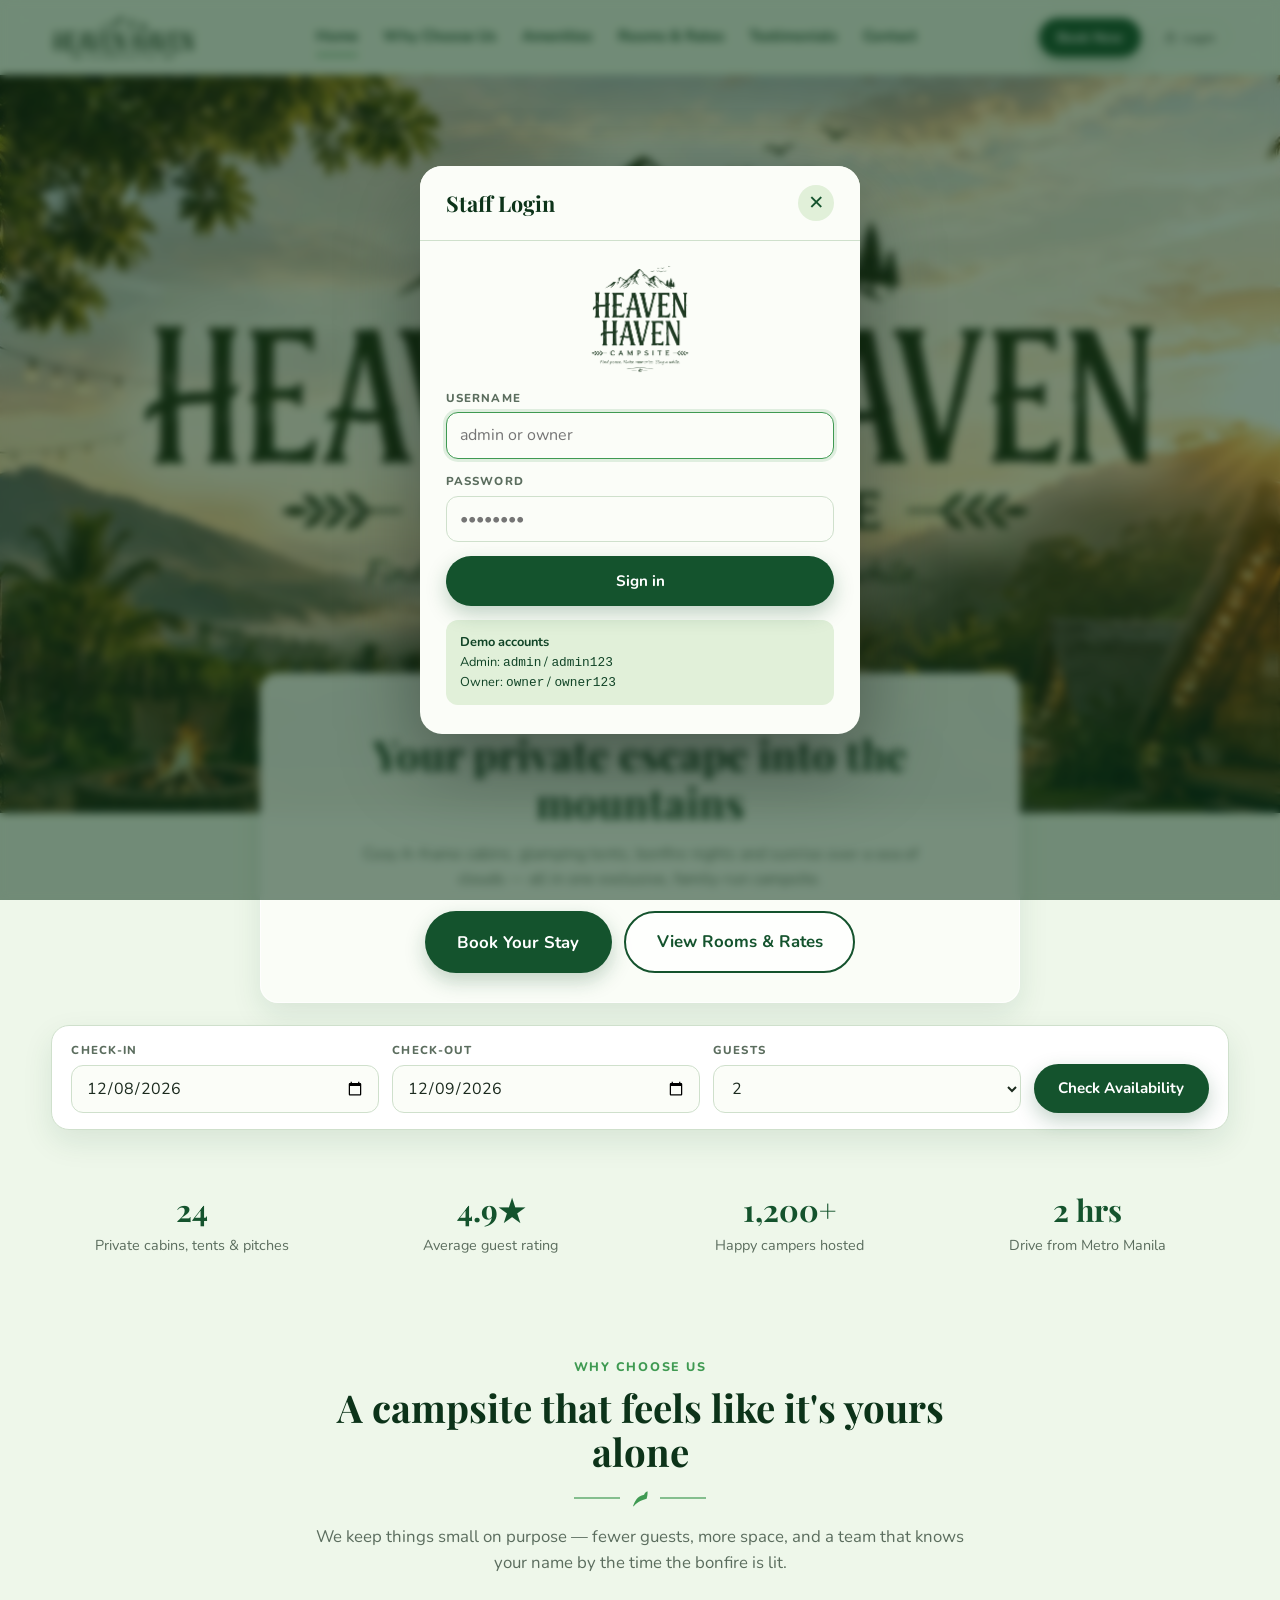
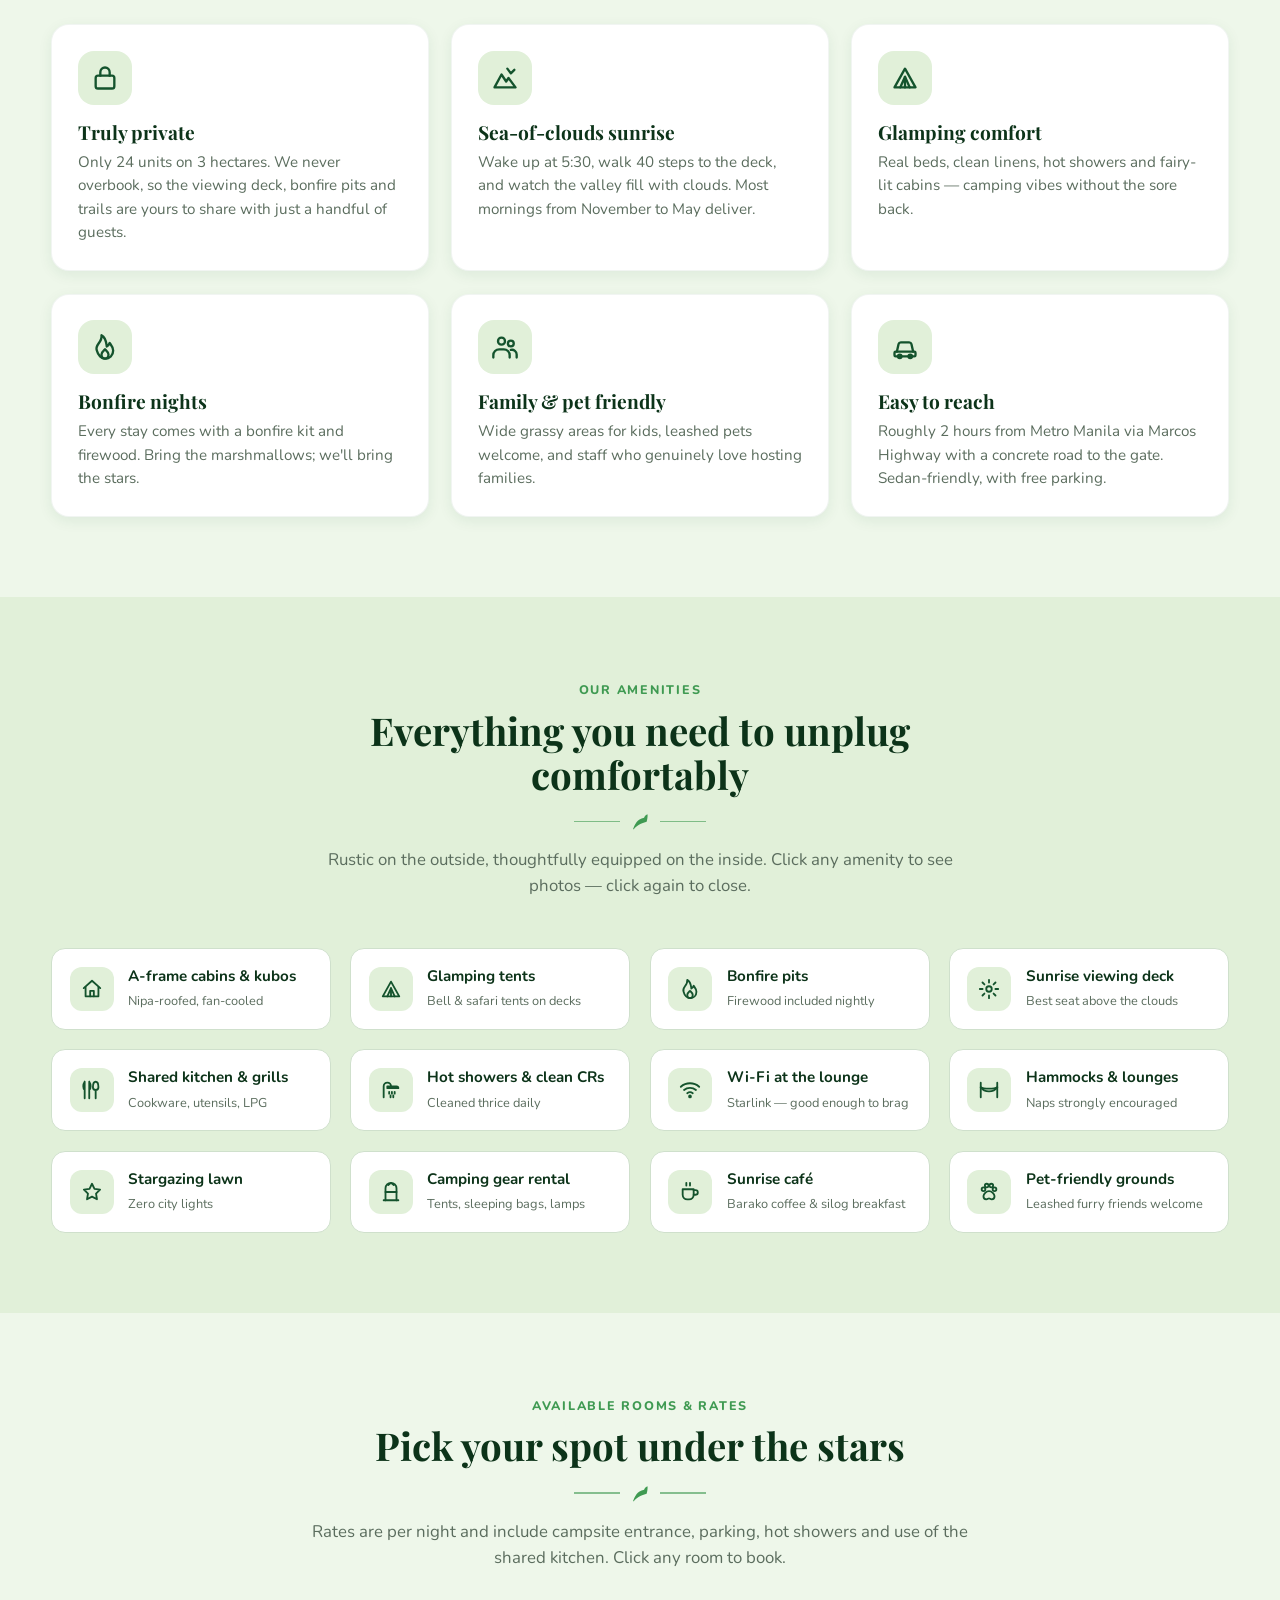
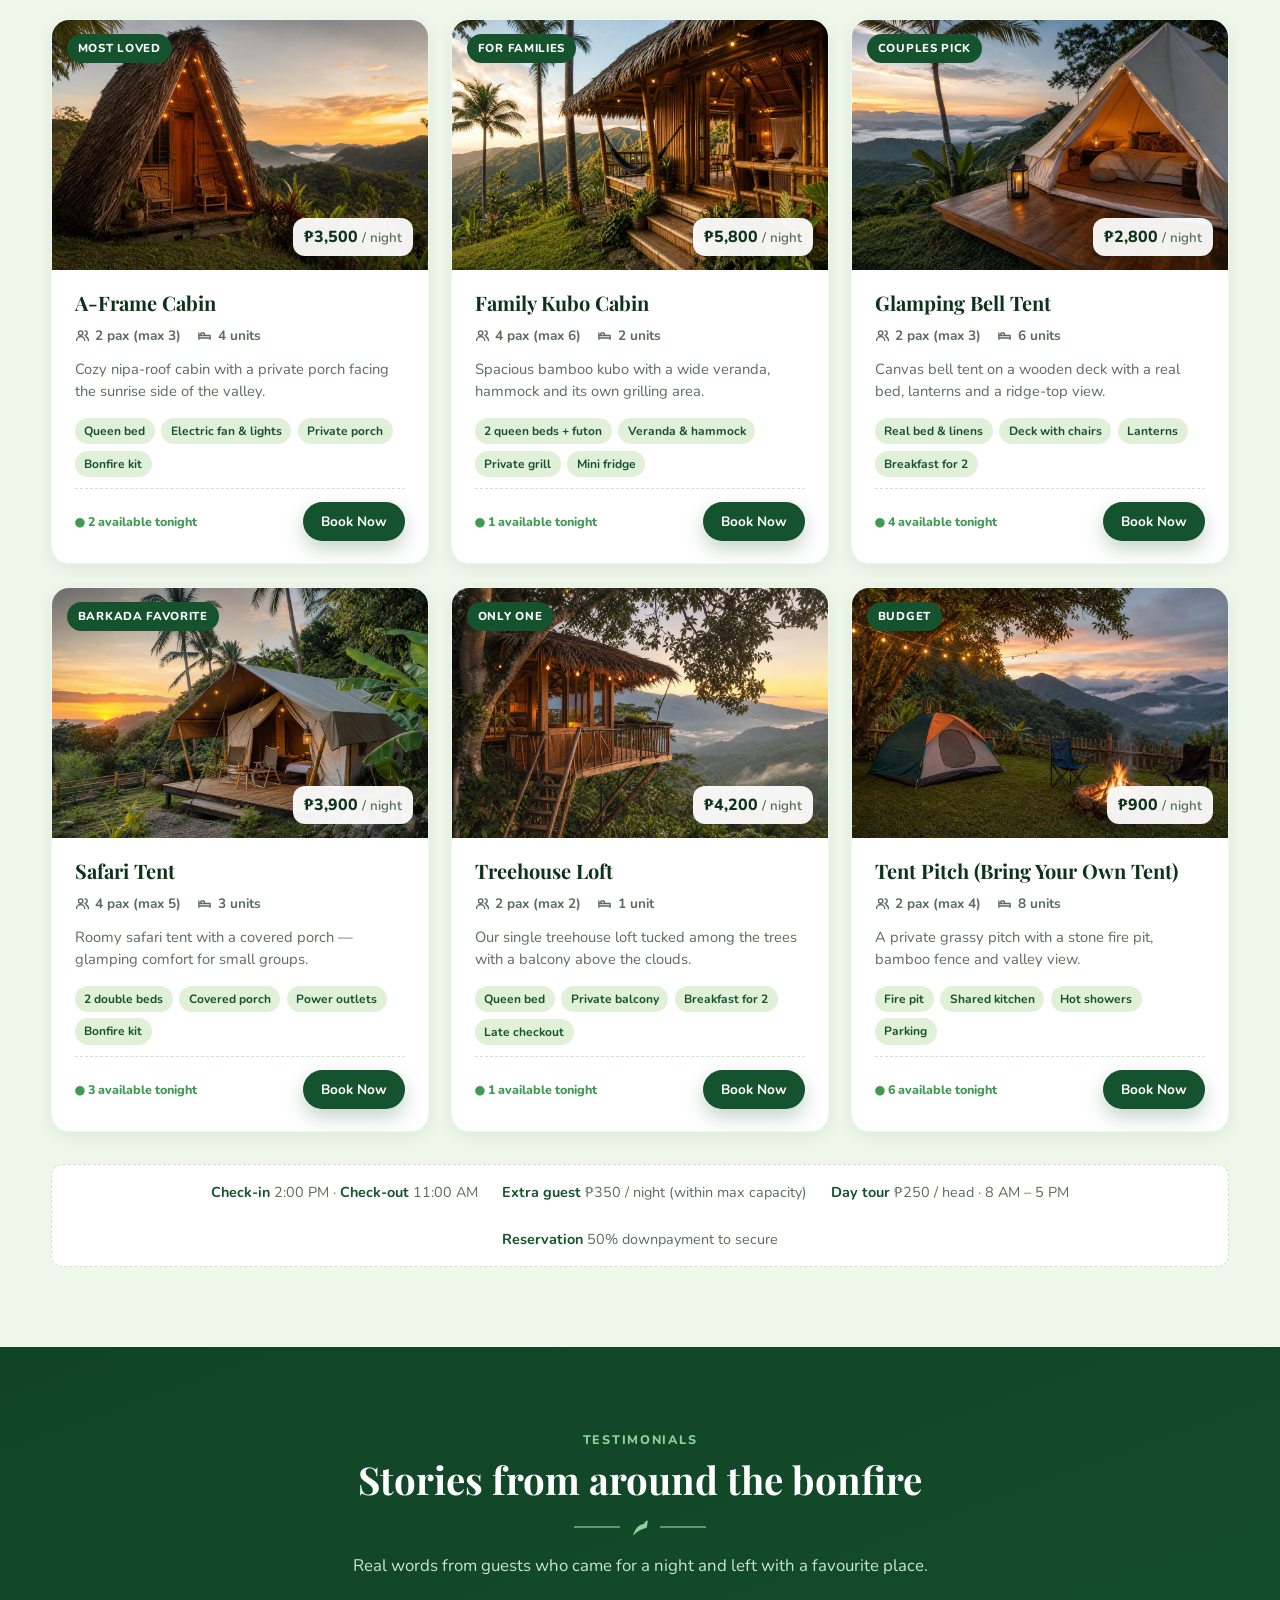
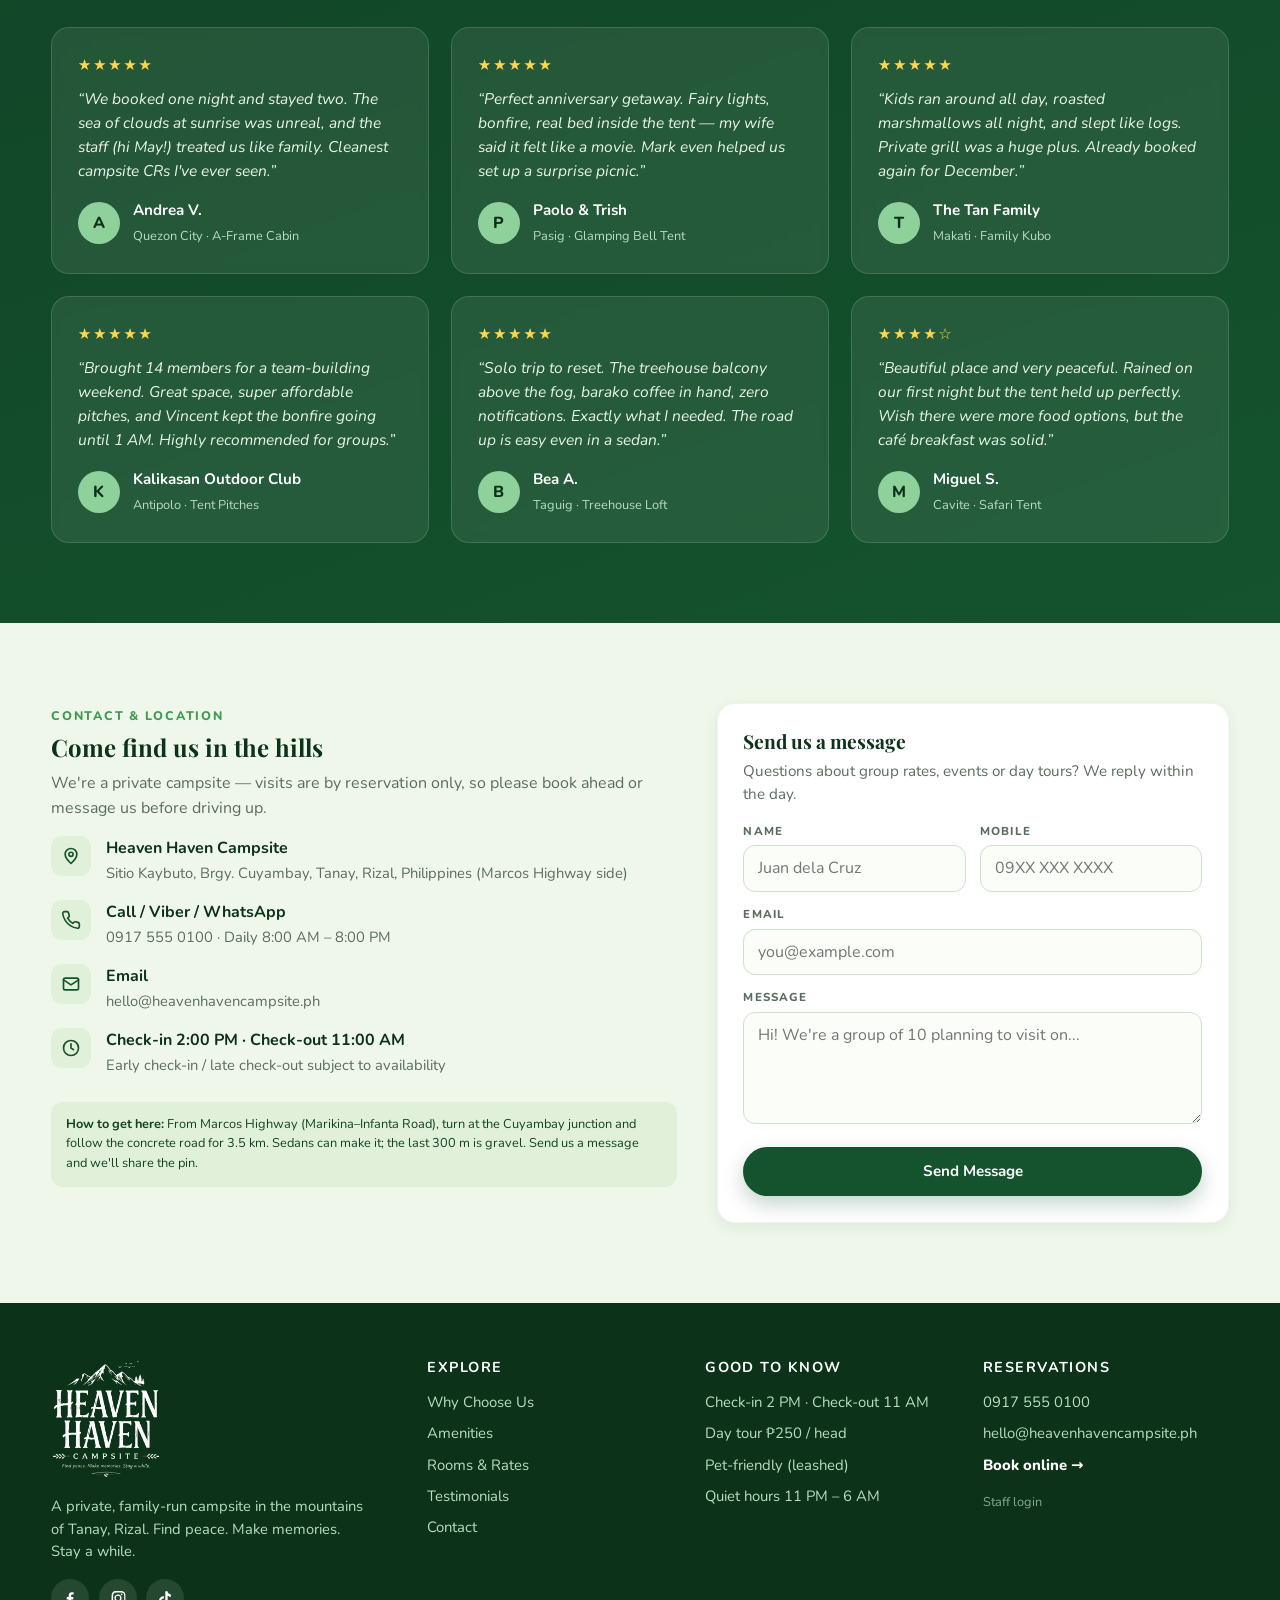
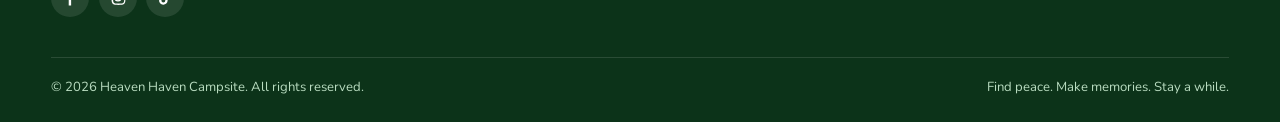
==== commit a3ea771d: "Amenity photo collages and room gallery carousel Clickable amenities open a 3-photo collage; room ph" ====
--- a/dashboard.html
+++ b/dashboard.html
@@ -8,8 +8,8 @@
   <link rel="icon" type="image/png" href="assets/favicon.png">
   <link rel="preconnect" href="https://fonts.googleapis.com">
   <link href="https://fonts.googleapis.com/css2?family=Playfair+Display:wght@600;700&family=Nunito:wght@400;600;700;800&display=swap" rel="stylesheet">
-  <link rel="stylesheet" href="css/styles.css?v=20260923d">
-  <link rel="stylesheet" href="css/dashboard.css?v=20260923d">
+  <link rel="stylesheet" href="css/styles.css?v=20260924b">
+  <link rel="stylesheet" href="css/dashboard.css?v=20260924a">
 </head>
 <body>
   <div class="dash">
@@ -99,7 +99,7 @@
   </div>
 
   <div class="toast" id="toast"></div>
-  <script src="js/store.js?v=20260923d"></script>
-  <script src="js/dashboard.js?v=20260923d"></script>
+  <script src="js/store.js?v=20260924b"></script>
+  <script src="js/dashboard.js?v=20260924b"></script>
 </body>
 </html>
--- a/css/styles.css
+++ b/css/styles.css
@@ -142,11 +142,56 @@
 .card p { color: var(--muted); margin: 0; font-size: .95rem; }
 
 /* Amenities */
-.amenity { display: flex; align-items: center; gap: .9rem; background: #fff; padding: 1rem 1.1rem; border-radius: 14px; border: 1px solid var(--line); }
+.amenity {
+  display: flex; align-items: center; gap: .9rem; background: #fff; padding: 1rem 1.1rem;
+  border-radius: 14px; border: 1px solid var(--line); cursor: pointer; text-align: left;
+  width: 100%; font: inherit; color: inherit; transition: .2s ease; position: relative;
+  appearance: none; -webkit-appearance: none;
+}
+.amenity:hover, .amenity.is-open {
+  border-color: var(--leaf); box-shadow: var(--shadow-sm); transform: translateY(-2px); background: #fff;
+}
+.amenity.is-open { outline: 2px solid var(--leaf); outline-offset: 1px; }
 .amenity .icon-badge { width: 44px; height: 44px; margin: 0; border-radius: 12px; flex-shrink: 0; }
 .amenity .icon-badge svg { width: 22px; height: 22px; }
 .amenity b { display: block; font-size: .95rem; color: var(--royal-900); }
 .amenity span { font-size: .8rem; color: var(--muted); }
+.amenity .amenity-cue {
+  position: absolute; right: .7rem; top: .5rem; font-size: .65rem; font-weight: 800; letter-spacing: .04em;
+  text-transform: uppercase; color: var(--leaf); opacity: 0; transition: .2s; pointer-events: none;
+}
+.amenity:hover .amenity-cue, .amenity.is-open .amenity-cue { opacity: 1; }
+
+.amenity-pop {
+  position: fixed; inset: 0; z-index: 110; display: none; align-items: center; justify-content: center; padding: 1rem;
+}
+.amenity-pop.open { display: flex; }
+.amenity-pop-backdrop {
+  position: absolute; inset: 0; background: rgba(12,51,25,.62); backdrop-filter: blur(6px);
+}
+.amenity-pop-panel {
+  position: relative; width: min(920px, 96vw); background: var(--cream); border-radius: 22px; overflow: hidden;
+  box-shadow: 0 30px 80px rgba(0,0,0,.35); animation: pop .25s ease; cursor: pointer;
+}
+.amenity-pop-head {
+  display: flex; justify-content: space-between; align-items: center; gap: 1rem;
+  padding: 1rem 1.3rem .85rem; background: var(--cream);
+}
+.amenity-pop-head h3 { margin: 0; font-size: 1.35rem; }
+.amenity-pop-head p { margin: 0; color: var(--muted); font-size: .9rem; font-weight: 600; }
+.collage {
+  display: grid; grid-template-columns: 1.45fr 1fr; grid-template-rows: 1fr 1fr;
+  gap: 7px; height: min(68vh, 540px); background: var(--royal-900); padding: 7px;
+}
+.collage img {
+  width: 100%; height: 100%; object-fit: cover; display: block; border-radius: 12px;
+  background: #1b3d28;
+}
+.collage img:nth-child(1) { grid-row: 1 / 3; }
+.collage-hint {
+  margin: 0; padding: .55rem 1rem .75rem; text-align: center; font-size: .78rem;
+  font-weight: 800; color: var(--muted); letter-spacing: .04em; text-transform: uppercase;
+}
 
 /* Rooms */
 .room-card { background: #fff; border-radius: var(--radius); overflow: hidden; box-shadow: var(--shadow-sm); border: 1px solid rgba(20,83,45,.06); display: flex; flex-direction: column; transition: .25s; cursor: pointer; }
@@ -168,6 +213,74 @@
 .room-foot { margin-top: auto; display: flex; align-items: center; justify-content: space-between; padding-top: .8rem; border-top: 1px dashed var(--line); }
 .avail-pill { font-size: .78rem; font-weight: 800; color: var(--leaf); }
 .avail-pill.none { color: var(--rose); }
+
+/* Room photo carousel popup */
+.room-pop {
+  position: fixed; inset: 0; z-index: 120; display: none; align-items: center; justify-content: center; padding: 1rem;
+}
+.room-pop.open { display: flex; }
+.room-pop-backdrop {
+  position: absolute; inset: 0; background: rgba(12,51,25,.62); backdrop-filter: blur(6px);
+}
+.room-pop-panel {
+  position: relative; width: min(720px, 96vw); max-height: 92vh; overflow: auto;
+  background: var(--cream); border-radius: 22px; box-shadow: 0 30px 80px rgba(0,0,0,.35); animation: pop .25s ease;
+}
+.room-pop-x { position: absolute; top: .8rem; right: .8rem; z-index: 3; background: rgba(255,255,255,.94); box-shadow: var(--shadow-sm); }
+.room-car { position: relative; aspect-ratio: 3/2; background: #0c3319; overflow: hidden; }
+.room-car-slides { position: absolute; inset: 0; }
+.room-car-slides img {
+  position: absolute; inset: 0; width: 100%; height: 100%; object-fit: cover;
+  opacity: 0; transition: opacity .35s ease; pointer-events: none;
+}
+.room-car-slides img.on { opacity: 1; }
+.car-btn {
+  position: absolute; top: 50%; transform: translateY(-50%); z-index: 2;
+  width: 42px; height: 42px; border-radius: 50%; border: 0;
+  background: rgba(255,255,255,.94); color: var(--royal); font-size: 1.6rem; line-height: 1;
+  display: grid; place-items: center; box-shadow: var(--shadow-sm);
+}
+.car-btn:hover { background: #fff; }
+.car-prev { left: .8rem; }
+.car-next { right: .8rem; }
+.car-dots {
+  position: absolute; bottom: .75rem; left: 0; right: 0; z-index: 2;
+  display: flex; justify-content: center; gap: .4rem;
+}
+.car-dots button {
+  width: 8px; height: 8px; border-radius: 50%; border: 0; padding: 0;
+  background: rgba(255,255,255,.45); cursor: pointer; transition: .2s;
+}
+.car-dots button.on { background: #fff; width: 20px; border-radius: 99px; }
+.car-count {
+  position: absolute; top: .8rem; left: .8rem; z-index: 2;
+  background: rgba(12,51,25,.7); color: #fff; font-size: .75rem; font-weight: 800;
+  padding: .25rem .55rem; border-radius: 999px;
+}
+.room-pop-body { padding: 1.2rem 1.4rem 1.5rem; }
+.room-pop-top { display: flex; justify-content: space-between; gap: 1rem; align-items: flex-start; margin-bottom: .4rem; }
+.room-pop-top h3 { margin: 0; font-size: 1.45rem; }
+.room-pop-rate { margin: .25rem 0 0; font-weight: 800; color: var(--royal); font-size: 1.05rem; }
+.room-pop-cap {
+  background: var(--light-2); color: var(--royal-800); border-radius: 12px;
+  padding: .55rem .8rem; font-size: .82rem; font-weight: 800; text-align: right; line-height: 1.35; flex-shrink: 0;
+}
+.room-notice {
+  background: var(--amber-bg); color: #8a5a00; border: 1px solid #f0d48a;
+  padding: .75rem 1rem; border-radius: 12px; font-weight: 800; text-align: center; margin: .9rem 0 1.1rem;
+}
+.room-notice.none { background: var(--rose-bg); color: var(--rose); border-color: #f5c0ba; }
+.room-notice.ok { background: var(--light-2); color: var(--royal); border-color: var(--line); }
+.room-incl-title { font-family: var(--font-body); font-size: .8rem; letter-spacing: .08em; text-transform: uppercase; color: var(--royal); margin: 0 0 .7rem; }
+.incl-list {
+  list-style: none; padding: 0; margin: 0 0 1.3rem;
+  display: grid; grid-template-columns: 1fr 1fr; gap: .45rem .9rem;
+}
+.incl-list li {
+  display: flex; gap: .45rem; align-items: flex-start;
+  font-size: .92rem; color: var(--ink); font-weight: 600;
+}
+.incl-list li::before { content: '✓'; color: var(--leaf); font-weight: 800; flex-shrink: 0; }
 .rates-note { margin: 2rem auto 0; background: #fff; border: 1px dashed var(--line); border-radius: var(--radius-sm); padding: 1rem 1.3rem; color: var(--muted); font-size: .9rem; display: flex; gap: 1.5rem; flex-wrap: wrap; justify-content: center; }
 .rates-note b { color: var(--royal); }
 
@@ -386,6 +499,12 @@
   .stats { grid-template-columns: 1fr 1fr; }
   .grid-3, .grid-4 { grid-template-columns: 1fr; }
   section.block { padding: 3.5rem 0; }
+  .collage { grid-template-columns: 1fr 1fr; height: min(62vh, 460px); }
+  .collage img:nth-child(1) { grid-column: 1 / -1; grid-row: auto; }
+  .amenity .amenity-cue { display: none; }
+  .incl-list { grid-template-columns: 1fr; }
+  .room-pop-top { flex-direction: column; }
+  .room-pop-cap { text-align: left; }
   .cal-months { grid-template-columns: 1fr; }
   .cal-month:nth-child(2) { display: none; }
   .form-grid { grid-template-columns: 1fr; }
